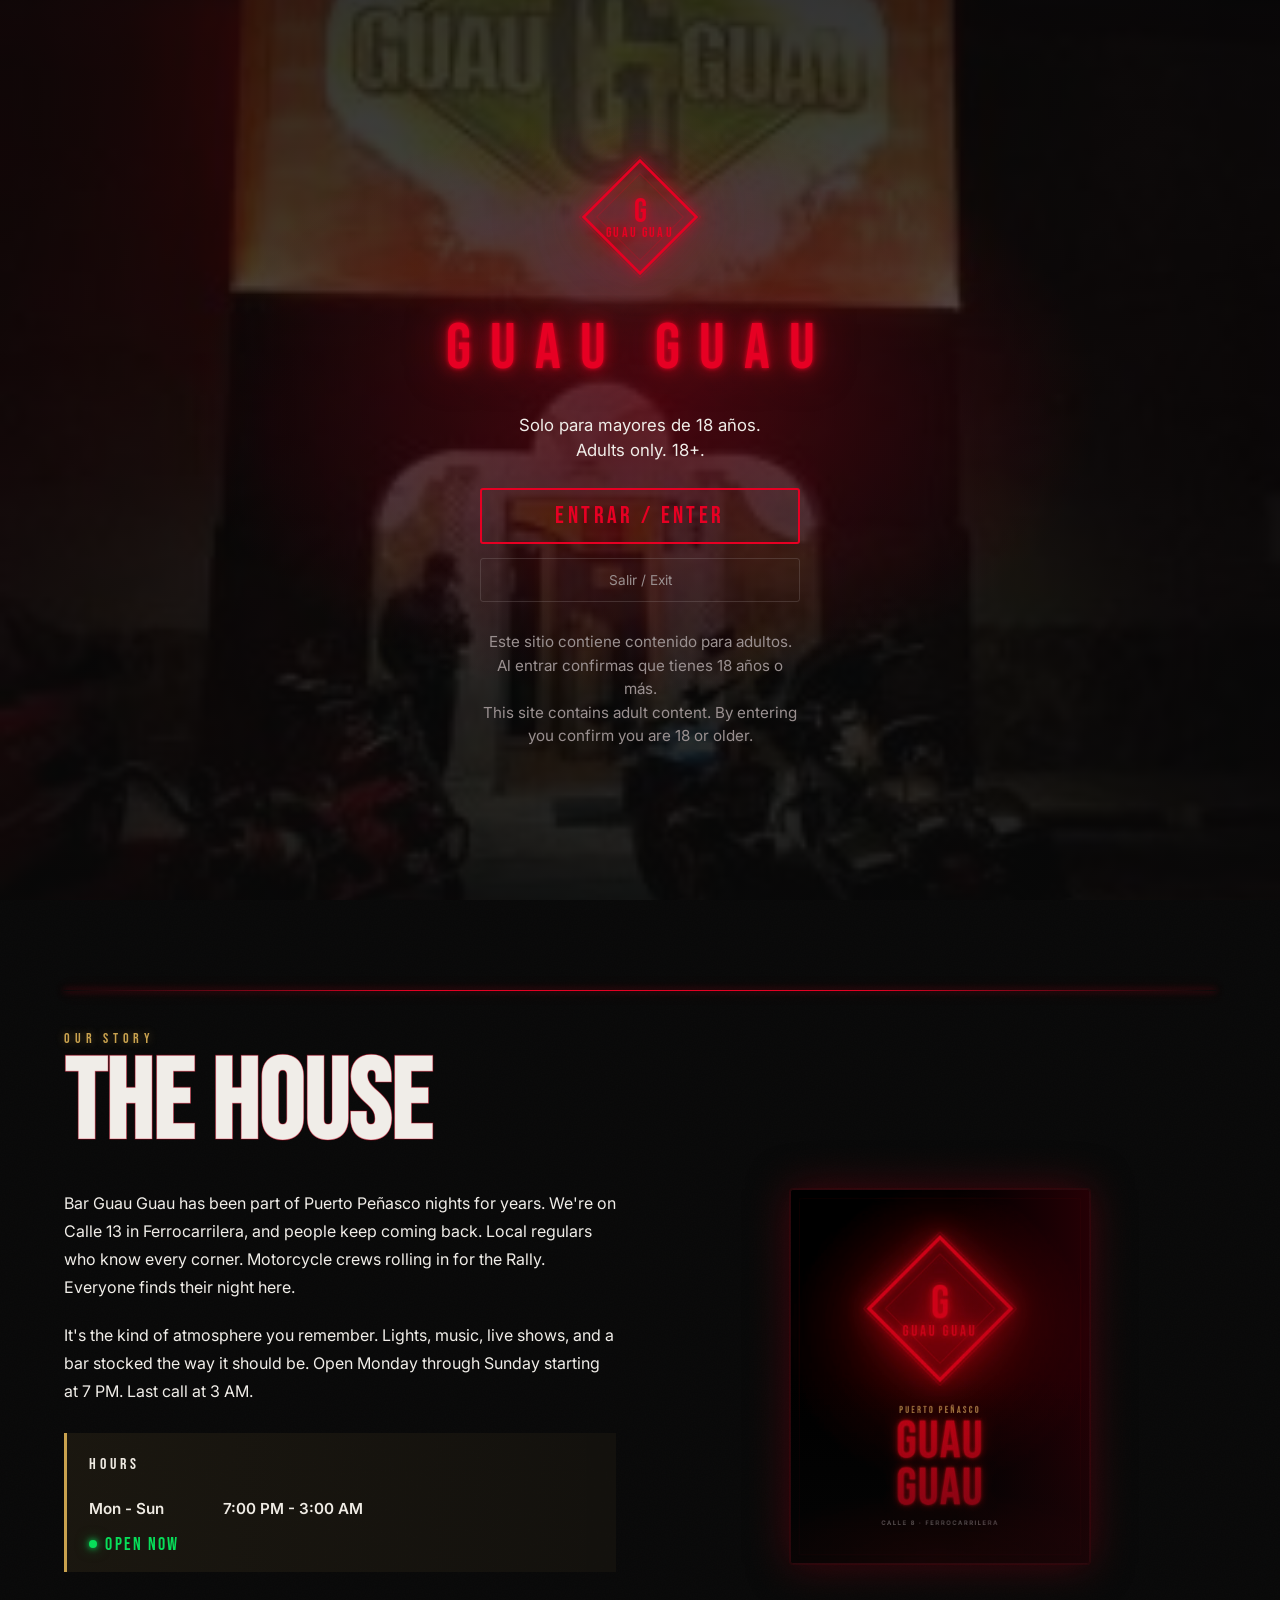
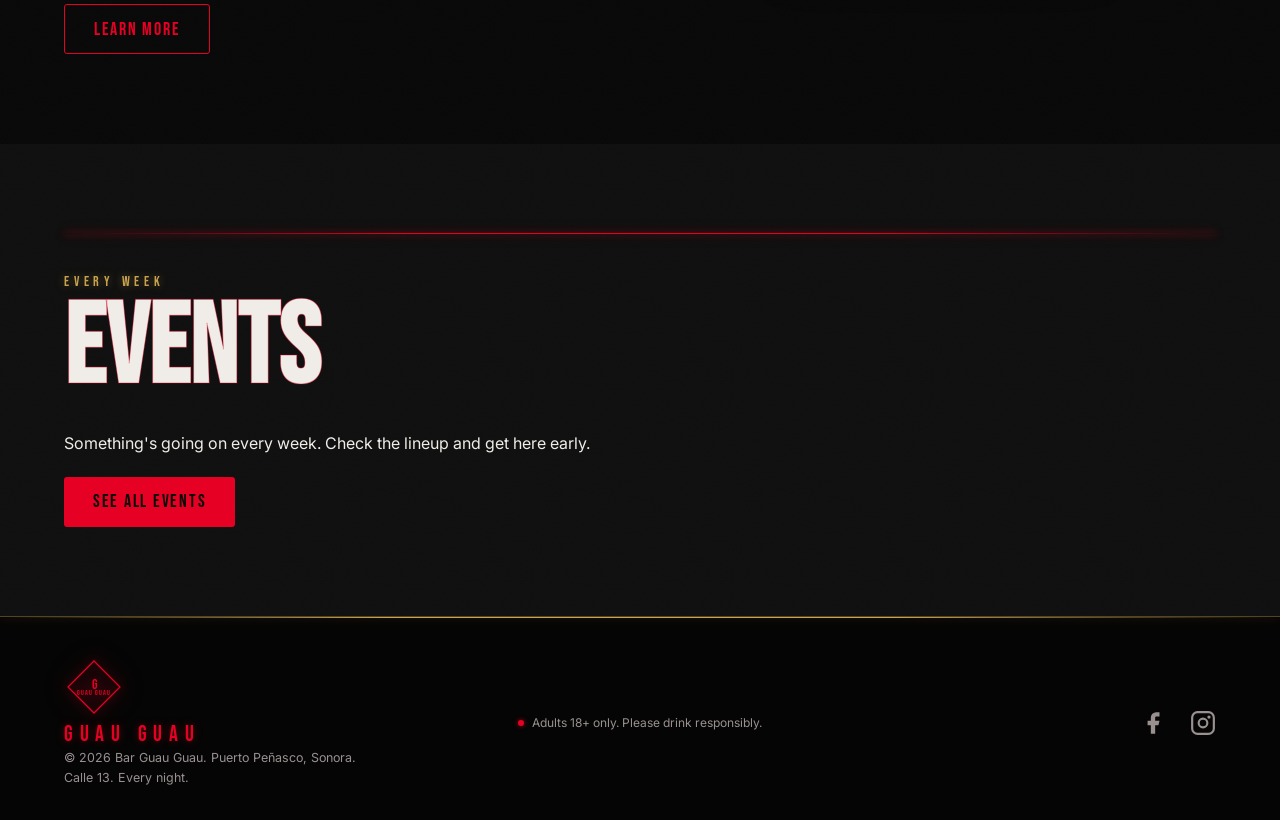
==== index.html @ ddba2719 "remove Las Chicas section from homepage -- dedicated page only Dancer profiles and bios now live exc" ====
<!DOCTYPE html>
<html lang="es">
<head>
  <meta charset="UTF-8" />
  <meta name="viewport" content="width=device-width, initial-scale=1.0" />

  <!-- Primary SEO -->
  <title>Bar Guau Guau | Puerto Pe&ntilde;asco, Sonora</title>
  <meta name="description" content="Bar Guau Guau en Puerto Pe&ntilde;asco. Espect&aacute;culos en vivo, buen trago y bonito ambiente. Abiertos todas las noches en la Calle 13, Ferrocarrilera. 7 PM a 3 AM." />

  <!-- Open Graph -->
  <meta property="og:type" content="website" />
  <meta property="og:url" content="https://neonframewebdev.github.io/bar-guau-guau/" />
  <meta property="og:title" content="Bar Guau Guau | Puerto Pe&ntilde;asco, Sonora" />
  <meta property="og:description" content="Espect&aacute;culos en vivo, buen trago y bonito ambiente. Abiertos todas las noches. Rocky Point's best night out." />
  <meta property="og:image" content="https://neonframewebdev.github.io/bar-guau-guau/assets/og-card.jpg" />
  <meta property="og:locale" content="es_MX" />
  <meta property="og:locale:alternate" content="en_US" />

  <!-- Twitter Card -->
  <meta name="twitter:card" content="summary_large_image" />
  <meta name="twitter:title" content="Bar Guau Guau | Puerto Pe&ntilde;asco" />
  <meta name="twitter:description" content="Espect&aacute;culos en vivo, buen trago y bonito ambiente. Rocky Point, Sonora." />
  <meta name="twitter:image" content="https://neonframewebdev.github.io/bar-guau-guau/assets/og-card.jpg" />

  <!-- Canonical + theme -->
  <link rel="alternate" hreflang="es" href="https://neonframewebdev.github.io/bar-guau-guau/" />
  <link rel="alternate" hreflang="en" href="https://neonframewebdev.github.io/bar-guau-guau/" />
  <link rel="alternate" hreflang="x-default" href="https://neonframewebdev.github.io/bar-guau-guau/" />
  <link rel="canonical" href="https://neonframewebdev.github.io/bar-guau-guau/" />
  <meta name="theme-color" content="#0A0A0A" />

  <!-- Structured data: NightClub schema for Google Knowledge Panel -->
  <script type="application/ld+json">
  {
    "@context": "https://schema.org",
    "@type": "NightClub",
    "name": "Bar Guau Guau",
    "alternateName": "Guau Guau Showgirls",
    "description": "Bar y espectáculos en vivo en Puerto Peñasco, Sonora. Espectáculos, servicio de botella, cocteles y buen ambiente. Abierto todas las noches.",
    "image": "https://neonframewebdev.github.io/bar-guau-guau/assets/og-card.jpg",
    "url": "https://neonframewebdev.github.io/bar-guau-guau/",
    "telephone": "+52-612-137-1790",
    "priceRange": "$$",
    "address": {
      "@type": "PostalAddress",
      "streetAddress": "Calle 13 S/N",
      "addressLocality": "Puerto Peñasco",
      "addressRegion": "Sonora",
      "addressCountry": "MX"
    },
    "openingHoursSpecification": [{
      "@type": "OpeningHoursSpecification",
      "dayOfWeek": ["Monday","Tuesday","Wednesday","Thursday","Friday","Saturday","Sunday"],
      "opens": "19:00",
      "closes": "03:00"
    }],
    "sameAs": [
      "https://www.facebook.com/p/Guau-Guau-Showgirls-Puerto-Pe%C3%B1asco-100063551051565/",
      "https://www.instagram.com/explore/locations/267873026/guau-guau-showgirls-puerto-penasco/"
    ]
  }
  </script>

  <!-- Favicon -->
  <link rel="icon" type="image/svg+xml" href="assets/favicon.svg" />

  <!-- Fonts -->
  <link rel="preconnect" href="https://fonts.googleapis.com" />
  <link rel="preconnect" href="https://fonts.gstatic.com" crossorigin />
  <link rel="preload" as="style" href="https://fonts.googleapis.com/css2?family=Bebas+Neue&family=Inter:wght@400;600&display=swap" />
  <link rel="stylesheet" href="https://fonts.googleapis.com/css2?family=Bebas+Neue&family=Inter:wght@400;600&display=swap" media="print" onload="this.media='all'" />
  <noscript><link rel="stylesheet" href="https://fonts.googleapis.com/css2?family=Bebas+Neue&family=Inter:wght@400;600&display=swap" /></noscript>

  <!-- Styles -->
  <link rel="stylesheet" href="css/style.css" />
</head>
<body class="loading">

  <!-- ── Loader (branded, first visit only) ───────────────────── -->
  <div id="loader" role="status" aria-label="Cargando / Loading">
    <div class="loader-logo-wrap">
      <svg class="loader-svg" viewBox="0 0 120 120" fill="none" xmlns="http://www.w3.org/2000/svg" aria-hidden="true">
        <polygon
          class="loader-diamond"
          points="60,8 112,60 60,112 8,60"
          stroke="#E60023"
          stroke-width="2.5"
          fill="none"
        />
        <text class="loader-g-text" x="60" y="54" font-family="'Bebas Neue', sans-serif" font-size="32" fill="#E60023" text-anchor="middle" dominant-baseline="middle">G</text>
        <text class="loader-wordmark-text" x="60" y="74" font-family="'Bebas Neue', sans-serif" font-size="13" fill="#E60023" text-anchor="middle" dominant-baseline="middle" letter-spacing="2">GUAU GUAU</text>
      </svg>
      <span class="loader-wordmark">GUAU GUAU</span>
    </div>
    <div class="loader-bar-track">
      <div class="loader-bar-fill"></div>
    </div>
    <div class="loader-flash" aria-hidden="true"></div>
  </div>

  <!-- ── Age Gate ──────────────────────────────────────────────── -->
  <div id="age-gate" role="dialog" aria-modal="true" aria-label="Verificacion de edad / Age verification">
    <!-- Full-bleed atmospheric bg photo with zoom -->
    <div class="age-gate-bg" aria-hidden="true"></div>
    <!-- Dark overlay + radial bloom -->
    <div class="age-gate-overlay" aria-hidden="true"></div>

    <!-- Diamond-G SVG logo -->
    <svg class="age-gate-logo" viewBox="0 0 120 120" fill="none" xmlns="http://www.w3.org/2000/svg" aria-hidden="true">
      <polygon points="60,4 116,60 60,116 4,60" stroke="rgba(230,0,35,0.18)" stroke-width="1" fill="none"/>
      <polygon points="60,8 112,60 60,112 8,60" stroke="#E60023" stroke-width="2.5" fill="none"/>
      <polygon points="60,20 100,60 60,100 20,60" stroke="rgba(230,0,35,0.25)" stroke-width="1" fill="none"/>
      <text x="60" y="54" font-family="'Bebas Neue', sans-serif" font-size="30" fill="#E60023" text-anchor="middle" dominant-baseline="middle">G</text>
      <text x="60" y="74" font-family="'Bebas Neue', sans-serif" font-size="13" fill="#E60023" text-anchor="middle" dominant-baseline="middle" letter-spacing="2">GUAU GUAU</text>
    </svg>

    <span class="age-gate-brand">GUAU GUAU</span>

    <div class="age-gate-statement">
      <span class="line-es">Solo para mayores de 18 a&ntilde;os.</span>
      <span class="line-en">Adults only. 18+.</span>
    </div>

    <div class="age-gate-ctas">
      <button id="age-enter"><span>Entrar / Enter</span></button>
      <button id="age-exit">Salir / Exit</button>
    </div>

    <p class="age-gate-fine">
      Este sitio contiene contenido para adultos. Al entrar confirmas que tienes 18 a&ntilde;os o m&aacute;s.<br />
      This site contains adult content. By entering you confirm you are 18 or older.
    </p>
  </div>

  <!-- ── Nav ──────────────────────────────────────────────────── -->
  <nav role="navigation" aria-label="Navegaci&oacute;n principal">
    <a href="index.html" class="nav-logo" aria-label="Bar Guau Guau inicio">
      <svg class="nav-logo-svg" viewBox="0 0 120 120" fill="none" xmlns="http://www.w3.org/2000/svg" aria-hidden="true">
        <polygon points="60,8 112,60 60,112 8,60" stroke="#E60023" stroke-width="2.5" fill="none"/>
        <text x="60" y="54" font-family="'Bebas Neue', sans-serif" font-size="28" fill="#E60023" text-anchor="middle" dominant-baseline="middle">G</text>
        <text x="60" y="72" font-family="'Bebas Neue', sans-serif" font-size="13" fill="#E60023" text-anchor="middle" dominant-baseline="middle" letter-spacing="2">GUAU GUAU</text>
      </svg>
      <span class="nav-wordmark">GUAU GUAU</span>
    </a>

    <div class="nav-right">
      <ul class="nav-links" role="list">
        <li><a href="nosotros.html" data-es="La Casa" data-en="The House">La Casa</a></li>
        <li><a href="chicas.html" data-es="Las Chicas" data-en="The Girls">Las Chicas</a></li>
        <li><a href="bebidas.html" data-es="Bebidas" data-en="Drinks">Bebidas</a></li>
        <li><a href="eventos.html" data-es="Eventos" data-en="Events">Eventos</a></li>
        <li><a href="visita.html" data-es="Contacto" data-en="Contact">Contacto</a></li>
      </ul>

      <button class="lang-toggle" aria-label="Switch to English" type="button">
        <span class="lt-flag">&#x1F1FA;&#x1F1F8;</span>
        <span class="lt-label">English</span>
      </button>

      <a href="visita.html" class="nav-cta"
         data-es="Reservar" data-en="Reserve">Reservar</a>

      <button class="nav-hamburger" aria-label="Abrir men&uacute;" aria-expanded="false" aria-controls="nav-drawer" type="button">
        <span></span>
        <span></span>
        <span></span>
      </button>
    </div>
  </nav>

  <!-- ── Nav Drawer (mobile) ───────────────────────────────────── -->
  <div id="nav-drawer" class="nav-drawer" role="navigation" aria-label="Men&uacute; m&oacute;vil">
    <ul>
      <li><a href="nosotros.html" data-es="La Casa" data-en="The House">La Casa</a></li>
      <li><a href="chicas.html" data-es="Las Chicas" data-en="The Girls">Las Chicas</a></li>
      <li><a href="bebidas.html" data-es="Bebidas" data-en="Drinks">Bebidas</a></li>
      <li><a href="eventos.html" data-es="Eventos" data-en="Events">Eventos</a></li>
      <li><a href="visita.html" data-es="Contacto" data-en="Contact">Contacto</a></li>
    </ul>
    <a href="visita.html" class="drawer-cta"
       data-es="Reservar mesa" data-en="Reserve a table">Reservar mesa</a>
  </div>

  <!-- ── Hero ─────────────────────────────────────────────────── -->
  <section id="hero" aria-label="Hero">
    <div class="hero-wrap">

      <!-- Layer 1: Noise grain texture -->
      <div class="hero-grain" aria-hidden="true"></div>

      <!-- Layer 2: Radial oxblood glow bloom -->
      <div class="hero-bloom" aria-hidden="true"></div>

      <!-- Layer 3: Horizontal neon sweep -->
      <div class="hero-neon-pulse" aria-hidden="true"></div>

      <!-- Ember particles: 8 floating red dots -->
      <div class="hero-particles" aria-hidden="true">
        <span class="ember"></span>
        <span class="ember"></span>
        <span class="ember"></span>
        <span class="ember"></span>
        <span class="ember"></span>
        <span class="ember"></span>
        <span class="ember"></span>
        <span class="ember"></span>
      </div>

      <!-- Mouse-follow glow (JS writes background position) -->
      <div class="hero-mouse-glow" aria-hidden="true"></div>

      <!-- Layer 4: Centerpiece Diamond-G SVG -->
      <div class="hero-centerpiece" aria-hidden="true">
        <div class="hero-neon-sign">
          <span class="hero-neon-word">GUAU</span>
          <span class="hero-neon-word">GUAU</span>
        </div>
      </div>

      <!-- Layer 5: Text content and CTAs -->
      <div class="hero-content">
        <p class="hero-eyebrow">PUERTO PE&Ntilde;ASCO &bull; SONORA</p>
        <h1 class="hero-h1"
            data-es="La noche<br>empieza aqu&iacute;."
            data-en="The night<br>starts here.">
          La noche<br>empieza aqu&iacute;.
        </h1>
        <p class="hero-sub"
           data-es="Espect&aacute;culos en vivo, buen trago y bonito ambiente. Abiertos todas las noches en Pe&ntilde;asco."
           data-en="Live shows, good drinks, and a vibe you won&apos;t forget. Open every night in Rocky Point.">
          Espect&aacute;culos en vivo, buen trago y bonito ambiente. Abiertos todas las noches en Pe&ntilde;asco.
        </p>
        <div class="hero-ctas">
          <a href="visita.html" class="btn-primary"
             data-es="Reservar mesa" data-en="Reserve a table">Reservar mesa</a>
          <a href="tel:+526121371790" class="btn-ghost"
             data-es="Llamar ahora" data-en="Call now">Llamar ahora</a>
        </div>
      </div>

      <!-- Scroll cue -->
      <div class="scroll-cue" aria-hidden="true">
        <span class="scroll-cue-chevron">&#8964;</span>
        <span class="scroll-cue-label"
              data-es="Descubre" data-en="Explore">Descubre</span>
      </div>

    </div>
  </section>

  <!-- ── La Casa (home preview) ───────────────────────────────── -->
  <section id="lacasa" class="section-wrap section-bg-dark" aria-label="La Casa">
    <span class="neon-divider reveal" aria-hidden="true"></span>
    <span class="eyebrow reveal"
          data-es="NUESTRA HISTORIA" data-en="OUR STORY">NUESTRA HISTORIA</span>
    <h2 class="section-title reveal"
        data-es="LA CASA" data-en="THE HOUSE">LA CASA</h2>

    <div class="lacasa-grid">
      <div class="lacasa-text reveal">
        <p data-es="Bar Guau Guau lleva a&ntilde;os siendo parte de las noches de Puerto Pe&ntilde;asco. Estamos en la Calle 13, en el coraz&oacute;n de Ferrocarrilera, y la gente sigue volviendo. Desde los locales que conocen el lugar de memoria hasta los motociclistas que llegan cada Rally, aqu&iacute; todos encuentran su noche."
           data-en="Bar Guau Guau has been part of Puerto Pe&ntilde;asco nights for years. We&apos;re on Calle 13 in Ferrocarrilera, and people keep coming back. Local regulars who know every corner. Motorcycle crews rolling in for the Rally. Everyone finds their night here.">
          Bar Guau Guau lleva a&ntilde;os siendo parte de las noches de Puerto Pe&ntilde;asco. Estamos en la Calle 13, en el coraz&oacute;n de Ferrocarrilera, y la gente sigue volviendo. Desde los locales que conocen el lugar de memoria hasta los motociclistas que llegan cada Rally, aqu&iacute; todos encuentran su noche.
        </p>
        <p data-es="El ambiente es de los que recuerdas. Luces, m&uacute;sica, espect&aacute;culos en vivo y un bar bien surtido. Abrimos de lunes a domingo a las 7 de la noche. A las 3 AM cerramos la puerta."
           data-en="It&apos;s the kind of atmosphere you remember. Lights, music, live shows, and a bar stocked the way it should be. Open Monday through Sunday starting at 7 PM. Last call at 3 AM.">
          El ambiente es de los que recuerdas. Luces, m&uacute;sica, espect&aacute;culos en vivo y un bar bien surtido. Abrimos de lunes a domingo a las 7 de la noche. A las 3 AM cerramos la puerta.
        </p>

        <div class="hours-block">
          <p class="hours-block-label"
             data-es="HORARIO" data-en="HOURS">HORARIO</p>
          <div class="hours-row">
            <span data-es="Lun a Dom" data-en="Mon - Sun">Lun a Dom</span>
            <span data-es="7 PM a 3 AM" data-en="7:00 PM - 3:00 AM">7 PM a 3 AM</span>
          </div>
          <div class="open-now-badge" aria-live="polite">
            <span class="open-now-dot" aria-hidden="true"></span>
            <span data-es="ABIERTO AHORA" data-en="OPEN NOW">ABIERTO AHORA</span>
          </div>
        </div>

        <div style="margin-top:2rem;">
          <a href="nosotros.html" class="btn-ghost"
             data-es="Conoce m&aacute;s" data-en="Learn more">Conoce m&aacute;s</a>
        </div>
      </div>

      <div class="lacasa-photo-wrap reveal">
        <img
          class="lacasa-photo"
          src="assets/brand-card-portrait.jpg"
          alt="Logo Diamond-G de Bar Guau Guau con la marca GUAU GUAU iluminada"
          loading="lazy"
        />
        <div class="lacasa-photo-overlay" aria-hidden="true"></div>
      </div>
    </div>
  </section>

  <!-- ── Events preview on home ───────────────────────────────── -->
  <section id="eventos-preview" class="section-wrap section-bg-alt" aria-label="Eventos">
    <span class="neon-divider reveal" aria-hidden="true"></span>
    <span class="eyebrow reveal"
          data-es="CADA SEMANA" data-en="EVERY WEEK">CADA SEMANA</span>
    <h2 class="section-title reveal"
        data-es="EVENTOS" data-en="EVENTS">EVENTOS</h2>
    <p class="eventos-intro reveal"
       data-es="Algo pasa aqu&iacute; cada semana. Checa el calendario y llega a tiempo."
       data-en="Something&apos;s going on every week. Check the lineup and get here early.">
      Algo pasa aqu&iacute; cada semana. Checa el calendario y llega a tiempo.
    </p>
    <div class="reveal" style="margin-top:1.5rem;">
      <a href="eventos.html" class="btn-primary"
         data-es="Ver todos los eventos" data-en="See all events">Ver todos los eventos</a>
    </div>
  </section>
  <!-- ── Footer ────────────────────────────────────────────────── -->
  <footer>
    <div class="footer-left">
      <svg class="footer-diamond-mark" viewBox="0 0 120 120" fill="none" xmlns="http://www.w3.org/2000/svg" aria-hidden="true">
        <polygon points="60,8 112,60 60,112 8,60" stroke="#E60023" stroke-width="2.5" fill="none"/>
        <text x="60" y="54" font-family="'Bebas Neue', sans-serif" font-size="28" fill="#E60023" text-anchor="middle" dominant-baseline="middle">G</text>
        <text x="60" y="72" font-family="'Bebas Neue', sans-serif" font-size="13" fill="#E60023" text-anchor="middle" dominant-baseline="middle" letter-spacing="2">GUAU GUAU</text>
      </svg>
      <p class="footer-brand">GUAU GUAU</p>
      <p class="footer-copy">
        &copy; <span class="copyright-year"></span> Bar Guau Guau. Puerto Pe&ntilde;asco, Sonora.<br />
        <span data-es="Calle 13. Todas las noches." data-en="Calle 13. Every night.">Calle 13. Todas las noches.</span>
      </p>
    </div>
    <div class="footer-center">
      <p class="footer-disclaimer">
        <span class="footer-disclaimer-dot" aria-hidden="true"></span>
        <span data-es="Solo mayores de 18 a&ntilde;os. Consumo responsable de alcohol."
              data-en="Adults 18+ only. Please drink responsibly.">
          Solo mayores de 18 a&ntilde;os. Consumo responsable de alcohol.
        </span>
      </p>
    </div>
    <div class="footer-right">
      <div class="footer-socials">
        <a href="https://www.facebook.com/p/Guau-Guau-Showgirls-Puerto-Pe%C3%B1asco-100063551051565/" target="_blank" rel="noopener noreferrer" class="footer-social-link" aria-label="Facebook Guau Guau Showgirls" title="Facebook">
          <svg viewBox="0 0 24 24" xmlns="http://www.w3.org/2000/svg" aria-hidden="true">
            <path d="M18 2h-3a5 5 0 0 0-5 5v3H7v4h3v8h4v-8h3l1-4h-4V7a1 1 0 0 1 1-1h3z"/>
          </svg>
        </a>
        <a href="https://www.instagram.com/explore/locations/267873026/guau-guau-showgirls-puerto-penasco/" target="_blank" rel="noopener noreferrer" class="footer-social-link" aria-label="Instagram Guau Guau Showgirls" title="Instagram">
          <svg viewBox="0 0 24 24" xmlns="http://www.w3.org/2000/svg" aria-hidden="true">
            <rect x="2" y="2" width="20" height="20" rx="5" ry="5" fill="none" stroke="currentColor" stroke-width="2"/>
            <circle cx="12" cy="12" r="4" fill="none" stroke="currentColor" stroke-width="2"/>
            <circle cx="17.5" cy="6.5" r="1.5"/>
          </svg>
        </a>
      </div>
    </div>
  </footer>

  <!-- Scripts -->
  <script src="js/i18n.js" defer></script>
  <script src="js/main.js" defer></script>
</body>
</html>
---- css/style.css ----
/* ============================================================
   BAR GUAU GUAU -- Puerto Penasco, Sonora MX
   MAX EFFORT UPGRADE PASS -- NeonFrame Web Design
   Mobile-first: 320px baseline, scales to 1440px+
   Palette: Neon Red / Oxblood / Warm Gold / Near-Black
   ============================================================ */

/* ── Reset and Base ─────────────────────────────────────────── */
*, *::before, *::after {
  box-sizing: border-box;
  margin: 0;
  padding: 0;
}

:root {
  /* Brand palette */
  --red:          #E60023;
  --oxblood:      #7A0010;
  --gold:         #C9A24E;
  --bg:           #080808;
  --bg-alt:       #0f0f0f;
  --bg-card:      linear-gradient(135deg, #160d0d 0%, #0f0f0f 100%);
  --mauve:        #705080;
  --text:         #F0EDE8;
  --text-muted:   #9A9090;

  /* Typography */
  --font-display: 'Bebas Neue', sans-serif;
  --font-body:    'Inter', sans-serif;

  /* Layout */
  --edge:   clamp(1rem, 5vw, 4rem);
  --radius: 3px;
  --nav-h:  64px;

  /* Motion */
  --ease-out:   cubic-bezier(0.25, 0.46, 0.45, 0.94);
  --ease-back:  cubic-bezier(0.34, 1.56, 0.64, 1);
}

html {
  scroll-behavior: smooth;
  font-size: 16px;
}

body {
  font-family: var(--font-body);
  background: var(--bg);
  color: var(--text);
  overflow-x: hidden;
  -webkit-font-smoothing: antialiased;
}

body.loading { overflow: hidden; }

img {
  display: block;
  max-width: 100%;
  height: auto;
}

a {
  color: inherit;
  text-decoration: none;
}

ul { list-style: none; }

::selection {
  background: var(--red);
  color: var(--bg);
}

/* ── Language visibility ─────────────────────────────────────── */
body[data-lang="es"] [data-hide-es] { display: none !important; }
body[data-lang="en"] [data-hide-en] { display: none !important; }

/* ── Branded Loader (first visit only) ───────────────────────── */
#loader {
  position: fixed;
  inset: 0;
  z-index: 10100;
  background: var(--bg);
  display: flex;
  flex-direction: column;
  align-items: center;
  justify-content: center;
  gap: 2rem;
  transition: opacity 0.5s ease;
  overflow: hidden;
}

/* Loader grain */
#loader::before {
  content: '';
  position: absolute;
  inset: 0;
  opacity: 0.05;
  background-image: url("data:image/svg+xml,%3Csvg xmlns='http://www.w3.org/2000/svg' width='200' height='200'%3E%3Cfilter id='n'%3E%3CfeTurbulence type='fractalNoise' baseFrequency='0.75' numOctaves='4' stitchTiles='stitch'/%3E%3C/filter%3E%3Crect width='200' height='200' filter='url(%23n)' opacity='1'/%3E%3C/svg%3E");
  background-size: 200px 200px;
  pointer-events: none;
}

#loader.fade-out {
  opacity: 0;
  pointer-events: none;
}

.loader-logo-wrap {
  display: flex;
  flex-direction: column;
  align-items: center;
  gap: 1rem;
  position: relative;
  z-index: 1;
}

/* Loader radial bloom */
.loader-logo-wrap::before {
  content: '';
  position: absolute;
  inset: -80px;
  background: radial-gradient(ellipse 80% 60% at 50% 50%, rgba(122,0,16,0.6) 0%, transparent 70%);
  pointer-events: none;
  z-index: 0;
  animation: loader-bloom-pulse 1.8s ease-in-out infinite;
}

@keyframes loader-bloom-pulse {
  0%, 100% { opacity: 0.7; transform: scale(1); }
  50% { opacity: 1; transform: scale(1.1); }
}

.loader-svg {
  width: 110px;
  height: 110px;
  position: relative;
  z-index: 1;
  filter:
    drop-shadow(0 0 6px  rgba(230, 0, 35, 0.95))
    drop-shadow(0 0 20px rgba(230, 0, 35, 0.7))
    drop-shadow(0 0 40px rgba(230, 0, 35, 0.4));
}

.loader-diamond {
  stroke-dasharray: 340;
  stroke-dashoffset: 340;
  animation: draw-diamond 1.4s ease forwards 0.1s;
}

@keyframes draw-diamond {
  to { stroke-dashoffset: 0; }
}

.loader-g-text {
  opacity: 0;
  animation: fade-in-text 0.5s ease forwards 1.2s;
}

.loader-wordmark-text {
  opacity: 0;
  animation: fade-in-text 0.5s ease forwards 1.4s;
}

.loader-wordmark {
  font-family: var(--font-display);
  font-size: 2.2rem;
  color: var(--red);
  letter-spacing: 0.35em;
  opacity: 0;
  animation: fade-in-text 0.5s ease forwards 1.5s;
  text-shadow:
    0 0 4px rgba(230,0,35,1),
    0 0 14px rgba(230,0,35,0.8),
    0 0 30px rgba(230,0,35,0.5);
  position: relative;
  z-index: 1;
}

@keyframes fade-in-text {
  to { opacity: 1; }
}

/* Neon flash overlay that fires at end of loader */
.loader-flash {
  position: absolute;
  inset: 0;
  background: var(--red);
  opacity: 0;
  pointer-events: none;
  z-index: 2;
  animation: loader-flash 0.35s ease forwards 2.0s;
}

@keyframes loader-flash {
  0%   { opacity: 0; }
  30%  { opacity: 0.22; }
  100% { opacity: 0; }
}

.loader-bar-track {
  width: 180px;
  height: 2px;
  background: rgba(230, 0, 35, 0.15);
  border-radius: 1px;
  overflow: hidden;
  position: relative;
  z-index: 1;
}

.loader-bar-fill {
  height: 100%;
  width: 0%;
  background: linear-gradient(to right, var(--oxblood), var(--red));
  border-radius: 1px;
  box-shadow: 0 0 8px rgba(230,0,35,0.6);
  transition: width 0.08s linear;
}

/* ── Age Gate ────────────────────────────────────────────────── */
#age-gate {
  position: fixed;
  inset: 0;
  z-index: 10000;
  display: flex;
  flex-direction: column;
  align-items: center;
  justify-content: center;
  gap: 1.75rem;
  padding: 2rem var(--edge);
  overflow: hidden;
}

/* Full-bleed bg photo */
.age-gate-bg {
  position: absolute;
  inset: 0;
  z-index: 0;
  background:
    url('../assets/clean/diamond_g_sign_lit.jpg') center center / cover no-repeat;
  animation: age-gate-zoom 10s ease-in-out infinite alternate;
}

@keyframes age-gate-zoom {
  0%   { transform: scale(1); }
  100% { transform: scale(1.08); }
}

/* Heavy dark overlay + radial bloom */
.age-gate-overlay {
  position: absolute;
  inset: 0;
  z-index: 1;
  background:
    radial-gradient(ellipse 55% 50% at 50% 45%, rgba(122,0,16,0.55) 0%, transparent 65%),
    linear-gradient(to bottom, rgba(8,8,8,0.82) 0%, rgba(8,8,8,0.72) 40%, rgba(8,8,8,0.92) 100%);
}

/* All age-gate content sits above overlays */
#age-gate > *:not(.age-gate-bg):not(.age-gate-overlay) {
  position: relative;
  z-index: 2;
}

.age-gate-logo {
  width: 130px;
  height: 130px;
  opacity: 0;
  animation:
    age-gate-logo-in 1s var(--ease-out) forwards 0.3s,
    logo-breathe 3.5s ease-in-out infinite 1.5s;
  filter:
    drop-shadow(0 0 6px  rgba(230, 0, 35, 0.95))
    drop-shadow(0 0 20px rgba(230, 0, 35, 0.7))
    drop-shadow(0 0 50px rgba(230, 0, 35, 0.4));
}

@keyframes age-gate-logo-in {
  0%   { opacity: 0; transform: scale(0.85); }
  100% { opacity: 1; transform: scale(1); }
}

@keyframes logo-breathe {
  0%, 100% { filter:
    drop-shadow(0 0 6px  rgba(230, 0, 35, 0.95))
    drop-shadow(0 0 20px rgba(230, 0, 35, 0.7))
    drop-shadow(0 0 50px rgba(230, 0, 35, 0.4)); }
  50%       { filter:
    drop-shadow(0 0 8px  rgba(230, 0, 35, 1))
    drop-shadow(0 0 28px rgba(230, 0, 35, 0.85))
    drop-shadow(0 0 70px rgba(230, 0, 35, 0.55)); }
}

.age-gate-brand {
  font-family: var(--font-display);
  font-size: clamp(2.8rem, 8vw, 4rem);
  color: var(--red);
  letter-spacing: 0.3em;
  text-shadow:
    0 0 4px rgba(230,0,35,1),
    0 0 16px rgba(230,0,35,0.8),
    0 0 40px rgba(230,0,35,0.5);
  opacity: 0;
  animation: fade-up-in 0.7s var(--ease-out) forwards 0.9s;
}

.age-gate-statement {
  text-align: center;
  opacity: 0;
  animation: fade-up-in 0.7s var(--ease-out) forwards 1.1s;
}

@keyframes fade-up-in {
  0%   { opacity: 0; transform: translateY(16px); }
  100% { opacity: 1; transform: translateY(0); }
}

.age-gate-statement .line-es {
  font-family: var(--font-body);
  font-weight: 400;
  font-size: 1.05rem;
  color: var(--text);
  display: block;
}

.age-gate-statement .line-en {
  font-family: var(--font-body);
  font-weight: 400;
  font-size: 1.05rem;
  color: var(--text);
  display: block;
  margin-top: 0.3rem;
}

.age-gate-ctas {
  display: flex;
  flex-direction: column;
  gap: 0.9rem;
  width: 100%;
  max-width: 320px;
  opacity: 0;
  animation: fade-up-in 0.7s var(--ease-out) forwards 1.3s;
}

#age-enter {
  font-family: var(--font-display);
  font-size: 1.5rem;
  background: transparent;
  color: var(--red);
  border: 2px solid var(--red);
  width: 100%;
  min-height: 56px;
  cursor: pointer;
  letter-spacing: 0.14em;
  transition: background 0.3s ease, box-shadow 0.3s ease, transform 0.2s ease;
  border-radius: var(--radius);
  position: relative;
  overflow: hidden;
}

#age-enter::before {
  content: '';
  position: absolute;
  inset: 0;
  background: var(--red);
  transform: scaleX(0);
  transform-origin: left;
  transition: transform 0.35s var(--ease-out);
  z-index: 0;
}

#age-enter span {
  position: relative;
  z-index: 1;
  transition: color 0.3s ease;
}

#age-enter:hover::before,
#age-enter:focus-visible::before {
  transform: scaleX(1);
}

#age-enter:hover span,
#age-enter:focus-visible span {
  color: var(--bg);
}

#age-enter:hover {
  box-shadow:
    0 0 22px rgba(230, 0, 35, 0.7),
    0 0 55px rgba(230, 0, 35, 0.35),
    inset 0 0 30px rgba(230,0,35,0.1);
  transform: translateY(-2px);
  outline: none;
}

/* Pulse glow on the enter button, looping */
#age-enter {
  animation: enter-btn-pulse 2.5s ease-in-out infinite 2s;
}

@keyframes enter-btn-pulse {
  0%, 100% { box-shadow: 0 0 10px rgba(230,0,35,0.3), 0 0 30px rgba(230,0,35,0.15); }
  50%       { box-shadow: 0 0 20px rgba(230,0,35,0.6), 0 0 50px rgba(230,0,35,0.3); }
}

#age-enter:hover {
  animation: none;
}

#age-exit {
  font-family: var(--font-body);
  font-size: 0.85rem;
  background: transparent;
  color: var(--text-muted);
  border: 1px solid rgba(154, 144, 144, 0.25);
  width: 100%;
  min-height: 44px;
  cursor: pointer;
  transition: color 0.2s ease, border-color 0.2s ease;
  border-radius: var(--radius);
}

#age-exit:hover {
  color: var(--text);
  border-color: rgba(154, 144, 144, 0.5);
}

.age-gate-fine {
  font-family: var(--font-body);
  font-size: 0.95rem;
  color: var(--text-muted);
  text-align: center;
  max-width: 320px;
  line-height: 1.55;
  opacity: 0;
  animation: fade-up-in 0.7s var(--ease-out) forwards 1.5s;
}

/* ── Nav ─────────────────────────────────────────────────────── */
nav {
  position: fixed;
  top: 0;
  left: 0;
  right: 0;
  z-index: 900;
  height: var(--nav-h);
  background: rgba(8, 8, 8, 0.88);
  backdrop-filter: blur(14px);
  -webkit-backdrop-filter: blur(14px);
  border-bottom: 1px solid rgba(230, 0, 35, 0.28);
  display: flex;
  align-items: center;
  justify-content: space-between;
  padding: 0 var(--edge);
  transition: background 0.3s ease;
}

nav.scrolled {
  background: rgba(8, 8, 8, 0.97);
  border-bottom-color: rgba(230, 0, 35, 0.5);
}

.nav-logo {
  display: flex;
  align-items: center;
  gap: 0.6rem;
  flex-shrink: 0;
}

.nav-logo-svg {
  width: 36px;
  height: 36px;
  flex-shrink: 0;
  transition: filter 0.3s ease;
  filter: drop-shadow(0 0 4px rgba(230,0,35,0.5));
}

.nav-logo:hover .nav-logo-svg {
  filter: drop-shadow(0 0 8px rgba(230,0,35,0.9)) drop-shadow(0 0 18px rgba(230,0,35,0.5));
}

.nav-wordmark {
  font-family: var(--font-display);
  font-size: 1.3rem;
  color: var(--red);
  letter-spacing: 0.2em;
  display: none;
  text-shadow: 0 0 8px rgba(230,0,35,0.5);
}

.nav-right {
  display: flex;
  align-items: center;
  gap: 1rem;
}

/* Nav links: desktop only */
.nav-links {
  display: none;
  align-items: center;
  gap: 1.5rem;
}

.nav-links a {
  font-family: var(--font-body);
  font-weight: 600;
  font-size: 0.8rem;
  text-transform: uppercase;
  letter-spacing: 0.12em;
  color: var(--text);
  transition: color 0.2s ease;
  position: relative;
}

.nav-links a::after {
  content: '';
  position: absolute;
  bottom: -3px;
  left: 0;
  right: 0;
  height: 1px;
  background: var(--red);
  transform: scaleX(0);
  transform-origin: left;
  transition: transform 0.25s var(--ease-out);
  box-shadow: 0 0 6px rgba(230,0,35,0.6);
}

.nav-links a:hover::after,
.nav-links a.active::after {
  transform: scaleX(1);
}

.nav-links a:hover,
.nav-links a.active {
  color: var(--red);
}

/* Lang toggle pill */
.lang-toggle {
  display: flex;
  align-items: center;
  gap: 0.35rem;
  background: rgba(240, 237, 232, 0.07);
  border: 1px solid rgba(240, 237, 232, 0.12);
  border-radius: 20px;
  padding: 0.3rem 0.7rem;
  cursor: pointer;
  font-family: var(--font-body);
  font-size: 0.78rem;
  color: var(--text);
  transition: background 0.2s ease, border-color 0.2s ease;
  white-space: nowrap;
  min-height: 34px;
}

.lang-toggle:hover {
  background: rgba(240, 237, 232, 0.13);
  border-color: rgba(240, 237, 232, 0.28);
}

.lt-flag { font-size: 1rem; line-height: 1; }
.lt-label { font-weight: 600; }

/* Nav CTA (desktop only) */
.nav-cta {
  display: none;
  font-family: var(--font-display);
  font-size: 1rem;
  background: var(--red);
  color: var(--bg);
  border: none;
  padding: 0.45rem 1.1rem;
  cursor: pointer;
  border-radius: var(--radius);
  letter-spacing: 0.08em;
  transition: background 0.25s ease, box-shadow 0.25s ease, transform 0.2s ease;
  min-height: 40px;
  text-decoration: none;
}

.nav-cta:hover {
  background: var(--oxblood);
  box-shadow: 0 0 20px rgba(230, 0, 35, 0.65), 0 0 40px rgba(230,0,35,0.25);
  transform: translateY(-1px);
}

/* Hamburger button */
.nav-hamburger {
  background: none;
  border: none;
  cursor: pointer;
  padding: 0.5rem;
  display: flex;
  flex-direction: column;
  gap: 5px;
  min-height: 48px;
  align-items: center;
  justify-content: center;
}

.nav-hamburger span {
  display: block;
  width: 22px;
  height: 2px;
  background: var(--text);
  border-radius: 1px;
  transition: transform 0.3s ease, opacity 0.3s ease;
}

.nav-hamburger.open span:nth-child(1) {
  transform: translateY(7px) rotate(45deg);
}
.nav-hamburger.open span:nth-child(2) {
  opacity: 0;
}
.nav-hamburger.open span:nth-child(3) {
  transform: translateY(-7px) rotate(-45deg);
}

/* Nav drawer (mobile) */
.nav-drawer {
  position: fixed;
  top: var(--nav-h);
  left: 0;
  right: 0;
  z-index: 850;
  background: rgba(8, 8, 8, 0.98);
  backdrop-filter: blur(12px);
  transform: translateY(-100%);
  transition: transform 0.35s var(--ease-out);
  border-bottom: 1px solid rgba(230, 0, 35, 0.2);
  padding: 1rem 0 1.5rem;
}

.nav-drawer.open {
  transform: translateY(0);
}

.nav-drawer ul {
  display: flex;
  flex-direction: column;
}

.nav-drawer ul li a {
  display: block;
  padding: 0.9rem var(--edge);
  font-family: var(--font-body);
  font-weight: 600;
  font-size: 0.9rem;
  text-transform: uppercase;
  letter-spacing: 0.1em;
  color: var(--text);
  border-bottom: 1px solid rgba(230, 0, 35, 0.12);
  transition: color 0.2s ease, padding-left 0.2s ease;
}

.nav-drawer ul li a:hover {
  color: var(--red);
  padding-left: calc(var(--edge) + 0.5rem);
}

.drawer-cta {
  display: block;
  font-family: var(--font-display);
  font-size: 1.2rem;
  background: var(--red);
  color: var(--bg);
  text-align: center;
  padding: 0.75rem var(--edge);
  margin: 1rem var(--edge) 0;
  border-radius: var(--radius);
  transition: background 0.25s ease, box-shadow 0.25s ease;
  letter-spacing: 0.08em;
}

.drawer-cta:hover {
  background: var(--oxblood);
  box-shadow: 0 0 18px rgba(230,0,35,0.5);
}

/* ── Desktop nav overrides ───────────────────────────────────── */
@media (min-width: 768px) {
  /* MANDATORY: prevent ghost dual-nav bug from Cartoon Barbershop */
  .nav-drawer { display: none !important; }

  .nav-hamburger { display: none; }
  .nav-links { display: flex; }
  .nav-cta { display: flex; align-items: center; }
  .nav-wordmark { display: block; }
}

/* ── Hero: pure CSS + SVG nightclub composition ──────────────── */
#hero { padding-top: var(--nav-h); }

.hero-wrap {
  position: relative;
  overflow: hidden;
  height: calc(100dvh - var(--nav-h));
  min-height: calc(600px - var(--nav-h));
  background: var(--bg);
}

/* --- Layer 1: Film grain / noise texture --- */
.hero-grain {
  position: absolute;
  inset: 0;
  z-index: 1;
  opacity: 0.055;
  background-image: url("data:image/svg+xml,%3Csvg xmlns='http://www.w3.org/2000/svg' width='200' height='200'%3E%3Cfilter id='n'%3E%3CfeTurbulence type='fractalNoise' baseFrequency='0.75' numOctaves='4' stitchTiles='stitch'/%3E%3C/filter%3E%3Crect width='200' height='200' filter='url(%23n)' opacity='1'/%3E%3C/svg%3E");
  background-size: 200px 200px;
  pointer-events: none;
}

/* --- Layer 2: Deep oxblood radial bloom behind centerpiece --- */
.hero-bloom {
  position: absolute;
  inset: 0;
  z-index: 2;
  background:
    radial-gradient(
      ellipse 80% 65% at 50% 36%,
      rgba(122, 0, 16, 0.85) 0%,
      rgba(122, 0, 16, 0.45) 30%,
      transparent 65%
    ),
    radial-gradient(
      ellipse 45% 35% at 50% 36%,
      rgba(230, 0, 35, 0.15) 0%,
      transparent 60%
    );
  pointer-events: none;
}

/* --- Layer 3: Horizontal neon sweep --- */
.hero-neon-pulse {
  position: absolute;
  inset: 0;
  z-index: 3;
  overflow: hidden;
  pointer-events: none;
}

.hero-neon-pulse::before {
  content: '';
  position: absolute;
  top: 0;
  bottom: 0;
  left: -60%;
  width: 40%;
  background: linear-gradient(
    to right,
    transparent 0%,
    rgba(230, 0, 35, 0.08) 30%,
    rgba(230, 0, 35, 0.14) 50%,
    rgba(230, 0, 35, 0.08) 70%,
    transparent 100%
  );
  animation: neon-sweep 7s ease-in-out infinite;
}

@keyframes neon-sweep {
  0%   { left: -60%; opacity: 0; }
  8%   { opacity: 1; }
  92%  { opacity: 1; }
  100% { left: 120%; opacity: 0; }
}

/* --- Layer 4: Diamond-G SVG centerpiece --- */
.hero-centerpiece {
  position: absolute;
  top: var(--nav-h);
  left: 0;
  right: 0;
  height: calc(56% - var(--nav-h));
  z-index: 4;
  display: flex;
  align-items: center;
  justify-content: center;
  pointer-events: none;
}

.hero-diamond-svg {
  width:  clamp(220px, 34vh, 360px);
  height: clamp(220px, 34vh, 360px);
  filter:
    drop-shadow(0 0 5px  rgba(230, 0, 35, 0.98))
    drop-shadow(0 0 16px rgba(230, 0, 35, 0.8))
    drop-shadow(0 0 36px rgba(230, 0, 35, 0.55))
    drop-shadow(0 0 70px rgba(230, 0, 35, 0.28));
  animation: diamond-combined 8s ease-in-out infinite, diamond-glow-pulse 3s ease-in-out infinite;
  transform-origin: center center;
}

@keyframes diamond-combined {
  0%   { transform: rotate(-2deg); }
  50%  { transform: rotate(2deg); }
  100% { transform: rotate(-2deg); }
}

@keyframes diamond-glow-pulse {
  0%, 100% {
    filter:
      drop-shadow(0 0 5px  rgba(230, 0, 35, 0.98))
      drop-shadow(0 0 16px rgba(230, 0, 35, 0.8))
      drop-shadow(0 0 36px rgba(230, 0, 35, 0.55))
      drop-shadow(0 0 70px rgba(230, 0, 35, 0.28));
  }
  50% {
    filter:
      drop-shadow(0 0 5px  rgba(230, 0, 35, 1))
      drop-shadow(0 0 22px rgba(230, 0, 35, 0.9))
      drop-shadow(0 0 50px rgba(230, 0, 35, 0.65))
      drop-shadow(0 0 90px rgba(230, 0, 35, 0.38));
  }
}

/* Neon flicker keyframe on diamond */
.diamond-main {
  animation: neon-flicker 8s ease-in-out infinite;
}

@keyframes neon-flicker {
  0%, 47%, 49%, 51%, 80%, 100% { opacity: 1; }
  48%, 50% { opacity: 0.4; }
}

/* Ember particles -- floating red dots */
.hero-particles {
  position: absolute;
  inset: 0;
  z-index: 3;
  pointer-events: none;
  overflow: hidden;
}

.ember {
  position: absolute;
  bottom: 0;
  border-radius: 50%;
  background: var(--red);
  opacity: 0;
  animation: ember-float linear infinite;
}

.ember:nth-child(1)  { left: 15%; width: 3px; height: 3px; animation-duration: 7s; animation-delay: 0s; }
.ember:nth-child(2)  { left: 28%; width: 2px; height: 2px; animation-duration: 9s; animation-delay: 1.5s; }
.ember:nth-child(3)  { left: 42%; width: 4px; height: 4px; animation-duration: 6s; animation-delay: 0.8s; }
.ember:nth-child(4)  { left: 55%; width: 2px; height: 2px; animation-duration: 10s; animation-delay: 2.2s; }
.ember:nth-child(5)  { left: 67%; width: 3px; height: 3px; animation-duration: 8s; animation-delay: 0.3s; }
.ember:nth-child(6)  { left: 80%; width: 2px; height: 2px; animation-duration: 7.5s; animation-delay: 1.1s; }
.ember:nth-child(7)  { left: 35%; width: 3px; height: 3px; animation-duration: 11s; animation-delay: 3s; }
.ember:nth-child(8)  { left: 72%; width: 2px; height: 2px; animation-duration: 8.5s; animation-delay: 0.6s; }

@keyframes ember-float {
  0%   { transform: translateY(0) translateX(0); opacity: 0; }
  10%  { opacity: 0.7; }
  50%  { transform: translateY(-45vh) translateX(20px); opacity: 0.4; }
  90%  { opacity: 0; }
  100% { transform: translateY(-90vh) translateX(-15px); opacity: 0; }
}

/* Mouse-follow glow (set via JS) */
.hero-mouse-glow {
  position: absolute;
  inset: 0;
  z-index: 3;
  pointer-events: none;
  opacity: 0;
  transition: opacity 0.5s ease;
  background: radial-gradient(circle 220px at 50% 50%, rgba(230,0,35,0.08) 0%, transparent 70%);
}

/* --- Layer 5: Text content and CTAs --- */
.hero-content {
  position: absolute;
  bottom: 0;
  left: 0;
  right: 0;
  z-index: 5;
  display: flex;
  flex-direction: column;
  align-items: flex-start;
  padding: 0 var(--edge) clamp(2.5rem, 7vh, 5rem);
  background: linear-gradient(
    to bottom,
    transparent 0%,
    rgba(8, 8, 8, 0.5) 25%,
    rgba(8, 8, 8, 0.88) 60%,
    rgba(8, 8, 8, 0.99) 100%
  );
  top: 28%;
  justify-content: flex-end;
}

.hero-eyebrow {
  font-family: var(--font-display);
  font-size: clamp(0.75rem, 2vw, 0.9rem);
  color: var(--gold);
  letter-spacing: 0.35em;
  margin-bottom: 0.6rem;
  text-shadow: 0 0 8px rgba(201,162,78,0.5);
}

.hero-h1 {
  font-family: var(--font-display);
  font-size: clamp(3.2rem, 9vw, 6.5rem);
  color: var(--red);
  line-height: 0.9;
  margin-bottom: 0.85rem;
  text-shadow:
    0 0 3px  rgba(230, 0, 35, 1),
    0 0 12px rgba(230, 0, 35, 0.88),
    0 0 28px rgba(230, 0, 35, 0.6),
    0 0 60px rgba(230, 0, 35, 0.35),
    0 0 110px rgba(230, 0, 35, 0.18);
  animation: neon-pulse-text 3s ease-in-out infinite;
}

@keyframes neon-pulse-text {
  0%, 100% {
    text-shadow:
      0 0 3px  rgba(230, 0, 35, 1),
      0 0 12px rgba(230, 0, 35, 0.88),
      0 0 28px rgba(230, 0, 35, 0.6),
      0 0 60px rgba(230, 0, 35, 0.35),
      0 0 110px rgba(230, 0, 35, 0.18);
  }
  50% {
    text-shadow:
      0 0 3px  rgba(230, 0, 35, 1),
      0 0 14px rgba(230, 0, 35, 0.9),
      0 0 36px rgba(230, 0, 35, 0.72),
      0 0 80px rgba(230, 0, 35, 0.48),
      0 0 140px rgba(230, 0, 35, 0.25);
  }
}

.hero-sub {
  font-family: var(--font-body);
  font-weight: 400;
  font-size: clamp(0.95rem, 2.5vw, 1.1rem);
  color: rgba(240, 237, 232, 0.88);
  max-width: 500px;
  line-height: 1.6;
  margin-bottom: 1.75rem;
}

.hero-ctas {
  display: flex;
  flex-wrap: wrap;
  gap: 0.75rem;
}

/* Primary button */
.btn-primary {
  font-family: var(--font-display);
  font-size: 1.1rem;
  background: var(--red);
  color: var(--bg);
  border: none;
  padding: 0.75rem 1.8rem;
  cursor: pointer;
  border-radius: var(--radius);
  letter-spacing: 0.1em;
  transition: background 0.25s ease, box-shadow 0.25s ease, transform 0.2s var(--ease-out);
  min-height: 50px;
  display: inline-flex;
  align-items: center;
  justify-content: center;
  text-decoration: none;
}

.btn-primary:hover {
  background: var(--oxblood);
  box-shadow: 0 0 24px rgba(230, 0, 35, 0.7), 0 0 50px rgba(230,0,35,0.3);
  transform: translateY(-3px);
}

/* Ghost button */
.btn-ghost {
  font-family: var(--font-display);
  font-size: 1.1rem;
  background: transparent;
  color: var(--red);
  border: 1.5px solid var(--red);
  padding: 0.75rem 1.8rem;
  cursor: pointer;
  border-radius: var(--radius);
  letter-spacing: 0.1em;
  transition: background 0.25s ease, box-shadow 0.25s ease, transform 0.2s var(--ease-out);
  min-height: 50px;
  display: inline-flex;
  align-items: center;
  justify-content: center;
  text-decoration: none;
}

.btn-ghost:hover {
  background: rgba(230, 0, 35, 0.12);
  box-shadow: 0 0 20px rgba(230, 0, 35, 0.5), 0 0 40px rgba(230,0,35,0.2);
  transform: translateY(-3px);
}

/* Scroll cue */
.scroll-cue {
  position: absolute;
  bottom: 1.5rem;
  left: 50%;
  transform: translateX(-50%);
  z-index: 6;
  display: flex;
  flex-direction: column;
  align-items: center;
  gap: 0.25rem;
  pointer-events: none;
  animation: bounce-down 2s ease-in-out infinite;
  transition: opacity 0.4s ease;
}

.scroll-cue-chevron {
  color: var(--gold);
  font-size: 1.6rem;
  line-height: 1;
  opacity: 0.9;
}

.scroll-cue-label {
  font-family: var(--font-display);
  font-size: 0.65rem;
  color: var(--gold);
  letter-spacing: 0.3em;
  opacity: 0.75;
}

@keyframes bounce-down {
  0%, 100% { transform: translateX(-50%) translateY(0); }
  50%       { transform: translateX(-50%) translateY(8px); }
}

/* Desktop scale-ups */
@media (min-width: 768px) {
  .hero-centerpiece { height: calc(60% - var(--nav-h)); }
  .hero-diamond-svg {
    width:  clamp(280px, 40vh, 440px);
    height: clamp(280px, 40vh, 440px);
  }
  .hero-content { top: 26%; }
}

@media (min-width: 1024px) {
  .hero-diamond-svg {
    width:  clamp(320px, 42vh, 500px);
    height: clamp(320px, 42vh, 500px);
  }
}

/* ── Preview Strip (home page) ───────────────────────────────── */
.preview-strip {
  background: var(--bg-alt);
  overflow: hidden;
  position: relative;
}

.preview-strip-header {
  padding: 3rem var(--edge) 1.5rem;
  text-align: center;
}

.marquee-track-wrap {
  overflow: hidden;
  position: relative;
}

.marquee-track-wrap::before,
.marquee-track-wrap::after {
  content: '';
  position: absolute;
  top: 0;
  bottom: 0;
  width: 80px;
  z-index: 2;
  pointer-events: none;
}

.marquee-track-wrap::before {
  left: 0;
  background: linear-gradient(to right, var(--bg-alt), transparent);
}

.marquee-track-wrap::after {
  right: 0;
  background: linear-gradient(to left, var(--bg-alt), transparent);
}

.marquee-track {
  display: flex;
  gap: 8px;
  width: max-content;
  animation: marquee-scroll 22s linear infinite;
}

.marquee-track:hover { animation-play-state: paused; }

@keyframes marquee-scroll {
  0%   { transform: translateX(0); }
  100% { transform: translateX(-50%); }
}

.marquee-photo {
  width: clamp(200px, 30vw, 340px);
  height: clamp(180px, 22vw, 260px);
  object-fit: cover;
  border-radius: var(--radius);
  flex-shrink: 0;
  filter: brightness(0.82) contrast(1.1) saturate(0.9);
  transition: filter 0.3s ease;
}

.marquee-photo:hover {
  filter: brightness(1) contrast(1) saturate(1);
}

/* ── Section shared styles ───────────────────────────────────── */
.section-wrap {
  padding: clamp(4rem, 7vw, 6rem) var(--edge);
  position: relative;
}

.section-bg-alt { background: var(--bg-alt); }
.section-bg-dark { background: var(--bg); }

/* Subtle section atmosphere */
.section-wrap::before {
  content: '';
  position: absolute;
  inset: 0;
  pointer-events: none;
  opacity: 0.3;
  background-image: url("data:image/svg+xml,%3Csvg xmlns='http://www.w3.org/2000/svg' width='200' height='200'%3E%3Cfilter id='n'%3E%3CfeTurbulence type='fractalNoise' baseFrequency='0.75' numOctaves='4' stitchTiles='stitch'/%3E%3C/filter%3E%3Crect width='200' height='200' filter='url(%23n)' opacity='0.06'/%3E%3C/svg%3E");
  background-size: 200px 200px;
  z-index: 0;
}

.section-wrap > * { position: relative; z-index: 1; }

.eyebrow {
  font-family: var(--font-display);
  font-size: 0.85rem;
  color: var(--gold);
  letter-spacing: 0.35em;
  display: block;
  margin-bottom: 0.6rem;
  text-shadow: 0 0 8px rgba(201,162,78,0.4);
}

/* HUGE section titles */
.section-title {
  font-family: var(--font-display);
  font-size: clamp(3rem, 12vw, 7rem);
  color: var(--text);
  margin-bottom: 2rem;
  line-height: 0.9;
  /* Neon stroke text effect */
  -webkit-text-stroke: 1px rgba(230, 0, 35, 0.4);
}

.section-title.red {
  color: var(--red);
  -webkit-text-stroke: 0;
  text-shadow:
    0 0 4px rgba(230,0,35,0.9),
    0 0 15px rgba(230,0,35,0.7),
    0 0 35px rgba(230,0,35,0.45),
    0 0 70px rgba(230,0,35,0.25);
}

.neon-divider {
  display: block;
  width: 100%;
  height: 1px;
  position: relative;
  margin: 0 0 2.5rem;
  overflow: visible;
}

.neon-divider::before {
  content: '';
  position: absolute;
  left: 0;
  top: 0;
  height: 1px;
  background: linear-gradient(to right, transparent, var(--red) 30%, var(--red) 70%, transparent);
  box-shadow: 0 0 6px rgba(230,0,35,0.7), 0 0 14px rgba(230,0,35,0.4);
  width: 0;
  transition: width 1s var(--ease-out);
}

.neon-divider.revealed::before {
  width: 100%;
}

.gold-rule {
  display: block;
  width: 60px;
  height: 2px;
  background: var(--gold);
  margin-bottom: 2rem;
  box-shadow: 0 0 6px rgba(201,162,78,0.5);
}

/* Reveal animations */
.reveal {
  opacity: 0;
  transform: translateY(32px);
  transition: opacity 0.65s var(--ease-out), transform 0.65s var(--ease-out);
}

.reveal.revealed {
  opacity: 1;
  transform: translateY(0);
}

/* ── La Casa section (home preview + nosotros page) ──────────── */
.lacasa-grid {
  display: grid;
  grid-template-columns: 1fr;
  gap: 3rem;
  align-items: start;
}

.lacasa-text p {
  font-size: 1rem;
  line-height: 1.75;
  color: var(--text);
  margin-bottom: 1.25rem;
}

.lacasa-text p:last-child { margin-bottom: 0; }

.hours-block {
  border-left: 3px solid var(--gold);
  padding: 1.1rem 1.4rem;
  background: rgba(201, 162, 78, 0.05);
  margin-top: 1.75rem;
  position: relative;
}

.hours-block::before {
  content: '';
  position: absolute;
  inset: 0;
  background: linear-gradient(to right, rgba(201,162,78,0.04), transparent);
  pointer-events: none;
}

.hours-block-label {
  font-family: var(--font-display);
  font-size: 0.85rem;
  color: var(--gold);
  letter-spacing: 0.25em;
  margin-bottom: 0.6rem;
}

.hours-row {
  display: grid;
  grid-template-columns: 110px auto;
  gap: 0.5rem 1.5rem;
  font-family: var(--font-body);
  font-weight: 600;
  font-size: 0.95rem;
  color: var(--text);
}

/* OPEN NOW indicator */
.open-now-badge {
  display: inline-flex;
  align-items: center;
  gap: 0.5rem;
  margin-top: 1rem;
  font-family: var(--font-display);
  font-size: 1.1rem;
  color: #00e05a;
  letter-spacing: 0.12em;
  opacity: 0;
  transition: opacity 0.4s ease;
}

.open-now-badge.visible { opacity: 1; }

.open-now-dot {
  width: 8px;
  height: 8px;
  border-radius: 50%;
  background: #00e05a;
  box-shadow: 0 0 6px #00e05a, 0 0 14px rgba(0,224,90,0.5);
  animation: pulse-dot 1.5s ease-in-out infinite;
}

@keyframes pulse-dot {
  0%, 100% { transform: scale(1); opacity: 1; }
  50% { transform: scale(1.4); opacity: 0.7; }
}

/* La Casa photo */
.lacasa-photo-wrap {
  position: relative;
  overflow: hidden;
  border-radius: var(--radius);
  aspect-ratio: 4 / 5;
  max-width: 300px; /* native: 251x310 — capped at 1.19x native width */
  margin-inline: auto;
  border: 1px solid rgba(230,0,35,0.15);
  box-shadow:
    0 0 0 1px rgba(230,0,35,0.08),
    0 0 40px rgba(122,0,16,0.5);
}

.lacasa-photo {
  width: 100%;
  height: 100%;
  object-fit: cover;
  object-position: center top;
  filter: brightness(0.9) contrast(1.1) saturate(0.95);
  transition: transform 0.6s var(--ease-out);
}

.lacasa-photo-wrap:hover .lacasa-photo {
  transform: scale(1.04);
}

.lacasa-photo-overlay {
  position: absolute;
  inset: 0;
  background:
    linear-gradient(to bottom, transparent 50%, rgba(8,8,8,0.5) 100%),
    linear-gradient(to right, transparent 55%, rgba(122,0,16,0.3) 100%);
  pointer-events: none;
}

/* Pull-quote */
.pull-quote {
  font-family: var(--font-display);
  font-size: clamp(1.8rem, 5vw, 3rem);
  color: var(--red);
  line-height: 1;
  border-left: 4px solid var(--red);
  padding: 1rem 1.5rem;
  margin: 3rem 0;
  text-shadow:
    0 0 4px rgba(230,0,35,0.7),
    0 0 16px rgba(230,0,35,0.4);
  background: rgba(230,0,35,0.04);
}

/* Small collage at bottom of nosotros
   Photos native: 212-234px wide. Cap tiles at 230px = ~1.1x max.
   Centered flex wrap so it never forces a tile wider than its cap. */
.lacasa-collage {
  display: flex;
  flex-wrap: wrap;
  gap: 8px;
  margin-top: 3rem;
  justify-content: center;
}

.lacasa-collage-item {
  width: 200px;
  max-width: 230px;
  flex-shrink: 0;
  overflow: hidden;
  border-radius: var(--radius);
  aspect-ratio: 2 / 3;
}

.lacasa-collage-item img {
  width: 100%;
  height: 100%;
  object-fit: cover;
  object-position: center top;
  filter: brightness(0.82) saturate(0.85);
  transition: filter 0.3s ease, transform 0.4s ease;
}

.lacasa-collage-item:hover img {
  filter: brightness(0.95) saturate(1);
  transform: scale(1.04);
}

@media (min-width: 768px) {
  .lacasa-grid {
    grid-template-columns: 1fr 1fr;
  }
}

/* ── Subpage Hero ──────────────────────────────────────────────── */
.subpage-hero {
  padding: calc(var(--nav-h) + 4rem) var(--edge) 3rem;
  background: var(--bg);
  border-bottom: 1px solid rgba(230, 0, 35, 0.15);
  position: relative;
  overflow: hidden;
}

.subpage-hero::before {
  content: '';
  position: absolute;
  inset: 0;
  background: radial-gradient(ellipse 60% 80% at 50% 0%, rgba(122,0,16,0.45) 0%, transparent 70%);
  pointer-events: none;
}

.subpage-hero h1 {
  font-family: var(--font-display);
  font-size: clamp(4rem, 14vw, 9rem);
  color: var(--red);
  line-height: 0.88;
  -webkit-text-stroke: 1.5px rgba(230, 0, 35, 0.7);
  text-shadow:
    0 0 5px rgba(230,0,35,0.9),
    0 0 20px rgba(230,0,35,0.6),
    0 0 50px rgba(230,0,35,0.35),
    0 0 100px rgba(230,0,35,0.18);
  position: relative;
  z-index: 1;
}

.subpage-hero .eyebrow {
  position: relative;
  z-index: 1;
}

.subpage-hero-sub {
  font-family: var(--font-display);
  font-size: clamp(1.2rem, 3vw, 1.8rem);
  color: rgba(230,0,35,0.6);
  letter-spacing: 0.2em;
  margin-top: 0.5rem;
  position: relative;
  z-index: 1;
}

/* ── Events / Eventos ───────────────────────────────────────── */
.eventos-section {
  position: relative;
  overflow: hidden;
}

/* Type-driven event cards -- NO full-bleed photos */
.eventos-grid {
  display: grid;
  grid-template-columns: 1fr;
  gap: 1.5rem;
}

.event-card-full {
  position: relative;
  overflow: hidden;
  border-radius: var(--radius);
  min-height: 200px;
  display: flex;
  flex-direction: row;
  align-items: stretch;
  border: 1px solid rgba(230,0,35,0.12);
  transition: transform 0.35s var(--ease-out), box-shadow 0.35s ease, border-color 0.3s ease;
  cursor: default;
  /* Designed background: dark gradient + subtle radial bloom */
  background:
    radial-gradient(ellipse 70% 60% at 20% 50%, rgba(122,0,16,0.28) 0%, transparent 65%),
    linear-gradient(135deg, #160d0d 0%, #0d0d0d 60%, #0f0a0a 100%);
}

/* Grain texture overlay */
.event-card-full::before {
  content: '';
  position: absolute;
  inset: 0;
  pointer-events: none;
  z-index: 0;
  opacity: 0.04;
  background-image: url("data:image/svg+xml,%3Csvg xmlns='http://www.w3.org/2000/svg' width='200' height='200'%3E%3Cfilter id='n'%3E%3CfeTurbulence type='fractalNoise' baseFrequency='0.75' numOctaves='4' stitchTiles='stitch'/%3E%3C/filter%3E%3Crect width='200' height='200' filter='url(%23n)' opacity='1'/%3E%3C/svg%3E");
  background-size: 200px 200px;
}

/* Gold accent line that draws in on hover */
.event-card-full::after {
  content: '';
  position: absolute;
  bottom: 0;
  left: 0;
  right: 0;
  height: 2px;
  background: linear-gradient(to right, var(--gold), transparent 80%);
  transform: scaleX(0);
  transform-origin: left;
  transition: transform 0.4s var(--ease-out);
  z-index: 1;
}

.event-card-full:hover {
  transform: translateY(-4px);
  box-shadow: 0 16px 50px rgba(0,0,0,0.7), 0 0 25px rgba(230,0,35,0.18);
  border-color: rgba(230,0,35,0.4);
}

.event-card-full:hover::after {
  transform: scaleX(1);
}

.event-card-full.tonight {
  border-color: var(--red);
  box-shadow:
    0 0 0 1px var(--red),
    0 0 30px rgba(230,0,35,0.35),
    0 0 60px rgba(230,0,35,0.15);
}

/* Left: large day label column */
.event-card-day-col {
  position: relative;
  z-index: 1;
  flex-shrink: 0;
  width: clamp(90px, 22vw, 160px);
  display: flex;
  align-items: center;
  justify-content: center;
  padding: 1.5rem 0.5rem;
  border-right: 1px solid rgba(230,0,35,0.14);
  background: rgba(230,0,35,0.04);
}

.event-card-day {
  font-family: var(--font-display);
  font-size: clamp(2.6rem, 8vw, 5rem);
  color: var(--red);
  line-height: 0.85;
  letter-spacing: 0.02em;
  text-align: center;
  writing-mode: vertical-rl;
  text-orientation: mixed;
  transform: rotate(180deg);
  text-shadow:
    0 0 4px rgba(230,0,35,0.9),
    0 0 14px rgba(230,0,35,0.55),
    0 0 30px rgba(230,0,35,0.25);
}

/* Right: event details */
.event-card-body {
  position: relative;
  z-index: 1;
  flex: 1;
  padding: 1.5rem 1.25rem;
  display: flex;
  flex-direction: column;
  justify-content: center;
  gap: 0.4rem;
}

.event-card-eyebrow {
  font-family: var(--font-display);
  font-size: 0.7rem;
  color: var(--gold);
  letter-spacing: 0.32em;
  display: block;
}

.event-card-name {
  font-family: var(--font-display);
  font-size: clamp(1.5rem, 3.5vw, 2.2rem);
  color: var(--text);
  letter-spacing: 0.04em;
  line-height: 1;
}

.event-card-desc {
  font-family: var(--font-body);
  font-size: 0.88rem;
  color: rgba(240,237,232,0.75);
  line-height: 1.55;
  margin-top: 0.2rem;
}

/* Small photo thumbnail -- optional accent, max 200px, decorative only
   Photos: motorcycle_street (366x213), sign_crowd_red (213x271), etc.
   Displayed at 120-160px wide = well under 1x native on any of these. */
.event-card-thumb-wrap {
  position: relative;
  z-index: 1;
  flex-shrink: 0;
  align-self: center;
  margin: 1rem 1rem 1rem 0;
}

.event-card-thumb {
  display: block;
  width: 120px;
  height: 90px;
  object-fit: cover;
  object-position: center;
  border-radius: 2px;
  border: 1px solid rgba(230,0,35,0.2);
  filter: brightness(0.8) saturate(0.85);
  transition: filter 0.3s ease;
}

.event-card-full:hover .event-card-thumb {
  filter: brightness(0.95) saturate(1);
}

/* Tonight highlight pill */
.tonight-pill {
  display: none;
  position: absolute;
  top: 0.75rem;
  right: 0.75rem;
  z-index: 3;
  font-family: var(--font-display);
  font-size: 0.8rem;
  color: var(--bg);
  background: var(--red);
  padding: 0.25rem 0.7rem;
  border-radius: 20px;
  letter-spacing: 0.12em;
  animation: tonight-pulse 2s ease-in-out infinite;
  box-shadow: 0 0 12px rgba(230,0,35,0.6);
}

.event-card-full.tonight .tonight-pill { display: block; }

@keyframes tonight-pulse {
  0%, 100% { box-shadow: 0 0 12px rgba(230,0,35,0.6); }
  50% { box-shadow: 0 0 22px rgba(230,0,35,0.9), 0 0 40px rgba(230,0,35,0.4); }
}

/* Scrolling marquee text strip */
.eventos-marquee-wrap {
  background: var(--red);
  overflow: hidden;
  padding: 0.6rem 0;
}

.eventos-marquee {
  display: flex;
  gap: 3rem;
  width: max-content;
  animation: marquee-scroll 18s linear infinite;
}

.eventos-marquee span {
  font-family: var(--font-display);
  font-size: 1.1rem;
  color: var(--bg);
  letter-spacing: 0.2em;
  white-space: nowrap;
  flex-shrink: 0;
}

@media (min-width: 768px) {
  .eventos-grid { grid-template-columns: 1fr 1fr; }

  .event-card-thumb {
    width: 140px;
    height: 105px;
  }
}

/* ── Drinks / Bebidas ───────────────────────────────────────── */
.bebidas-intro {
  font-family: var(--font-display);
  font-size: clamp(1.3rem, 3vw, 1.8rem);
  color: var(--text-muted);
  letter-spacing: 0.05em;
  margin-bottom: 3rem;
}

/* Category dividers */
.drinks-category {
  display: flex;
  align-items: center;
  gap: 1.5rem;
  margin: 2.5rem 0 1.5rem;
}

.drinks-category-name {
  font-family: var(--font-display);
  font-size: clamp(1.8rem, 5vw, 2.5rem);
  color: var(--text);
  letter-spacing: 0.1em;
  white-space: nowrap;
}

.drinks-category-line {
  flex: 1;
  height: 1px;
  background: linear-gradient(to right, var(--red) 0%, transparent 100%);
  box-shadow: 0 0 4px rgba(230,0,35,0.5);
}

.drinks-grid {
  display: grid;
  grid-template-columns: 1fr;
  gap: 1.25rem;
}

.drink-card {
  background: linear-gradient(135deg, #160d0d 0%, #0f0f0f 100%);
  border: 1px solid rgba(201, 162, 78, 0.2);
  border-radius: var(--radius);
  padding: 1.6rem 1.4rem;
  position: relative;
  overflow: hidden;
  transition: border-color 0.3s ease, box-shadow 0.3s ease, transform 0.3s var(--ease-out);
}

/* Grain on cards */
.drink-card::before {
  content: '';
  position: absolute;
  inset: 0;
  opacity: 0.04;
  background-image: url("data:image/svg+xml,%3Csvg xmlns='http://www.w3.org/2000/svg' width='200' height='200'%3E%3Cfilter id='n'%3E%3CfeTurbulence type='fractalNoise' baseFrequency='0.75' numOctaves='4' stitchTiles='stitch'/%3E%3C/filter%3E%3Crect width='200' height='200' filter='url(%23n)' opacity='1'/%3E%3C/svg%3E");
  background-size: 200px 200px;
  pointer-events: none;
}

.drink-card:hover {
  border-color: rgba(230, 0, 35, 0.65);
  box-shadow:
    0 0 0 1px rgba(230,0,35,0.15),
    0 0 24px rgba(230, 0, 35, 0.2),
    0 8px 32px rgba(0,0,0,0.5);
  transform: translateY(-4px);
}

.drink-card.premium {
  border-color: rgba(201, 162, 78, 0.5);
}

.drink-card.premium:hover {
  border-color: rgba(201, 162, 78, 0.9);
  box-shadow:
    0 0 0 1px rgba(201,162,78,0.2),
    0 0 24px rgba(201, 162, 78, 0.25),
    0 8px 32px rgba(0,0,0,0.5);
}

.drink-card-header {
  display: flex;
  align-items: center;
  gap: 0.7rem;
  margin-bottom: 0.7rem;
}

.diamond-icon {
  flex-shrink: 0;
  width: 14px;
  height: 14px;
}

.drink-card-name {
  font-family: var(--font-display);
  font-size: 1.6rem;
  color: var(--text);
  letter-spacing: 0.06em;
}

.drink-card-desc {
  font-family: var(--font-body);
  font-size: 0.92rem;
  color: var(--text-muted);
  line-height: 1.55;
}

/* "Order at the bar" tagline -- hidden by default, shown on hover */
.drink-card-tagline {
  font-family: var(--font-body);
  font-size: 0.8rem;
  color: var(--gold);
  margin-top: 0.75rem;
  opacity: 0;
  transform: translateY(6px);
  transition: opacity 0.3s ease, transform 0.3s ease;
  letter-spacing: 0.08em;
}

.drink-card:hover .drink-card-tagline {
  opacity: 1;
  transform: translateY(0);
}

.drink-card-note {
  font-family: var(--font-body);
  font-size: 0.82rem;
  color: var(--gold);
  margin-top: 0.6rem;
  opacity: 0.85;
}

.drink-card-price {
  font-family: var(--font-display);
  font-size: 1.8rem;
  color: var(--gold);
  letter-spacing: 0.05em;
  margin-top: 0.5rem;
  text-shadow: 0 0 8px rgba(201,162,78,0.4);
}

@media (min-width: 768px) {
  .drinks-grid { grid-template-columns: 1fr 1fr; }
}

@media (min-width: 1200px) {
  .drinks-grid { grid-template-columns: 1fr 1fr 1fr; }
}

/* ── Galeria ─────────────────────────────────────────────────── */
.gallery-grid {
  columns: 2;
  column-gap: 10px;
}

.gallery-item {
  break-inside: avoid;
  margin-bottom: 10px;
  overflow: hidden;
  border-radius: var(--radius);
  cursor: pointer;
  position: relative;
}

.gallery-item img {
  width: 100%;
  display: block;
  filter: brightness(0.85) contrast(1.1) saturate(0.85);
  transition: filter 0.4s ease, transform 0.5s var(--ease-out);
  transform-origin: center;
}

/* Hover overlay with neon caption */
.gallery-caption-overlay {
  position: absolute;
  inset: 0;
  background: linear-gradient(to top, rgba(8,8,8,0.85) 0%, rgba(8,8,8,0.2) 50%, transparent 100%);
  opacity: 0;
  transition: opacity 0.35s ease;
  display: flex;
  align-items: flex-end;
  padding: 1rem;
  pointer-events: none;
}

.gallery-caption-text {
  font-family: var(--font-display);
  font-size: 1rem;
  color: var(--text);
  letter-spacing: 0.1em;
  text-shadow:
    0 0 4px rgba(230,0,35,0.8),
    0 0 12px rgba(230,0,35,0.4);
  transform: translateY(8px);
  transition: transform 0.35s var(--ease-out);
}

.gallery-item:hover img {
  filter: brightness(0.7) contrast(1.1) saturate(0.8);
  transform: scale(1.05);
}

.gallery-item:hover .gallery-caption-overlay {
  opacity: 1;
}

.gallery-item:hover .gallery-caption-text {
  transform: translateY(0);
}

/* Neon glow border on hover */
.gallery-item::after {
  content: '';
  position: absolute;
  inset: 0;
  border-radius: var(--radius);
  box-shadow: inset 0 0 0 2px rgba(230,0,35,0);
  transition: box-shadow 0.35s ease;
  pointer-events: none;
  z-index: 2;
}

.gallery-item:hover::after {
  box-shadow: inset 0 0 0 2px rgba(230,0,35,0.7), 0 0 20px rgba(230,0,35,0.25);
}

@media (min-width: 768px) {
  .gallery-grid { columns: 3; column-gap: 12px; }
  .gallery-item { margin-bottom: 12px; }
}

/* ── Lightbox ────────────────────────────────────────────────── */
#lightbox {
  display: none;
  position: fixed;
  inset: 0;
  z-index: 9990;
  background: rgba(5, 5, 5, 0.97);
  backdrop-filter: blur(8px);
  align-items: center;
  justify-content: center;
}

#lightbox.open {
  display: flex;
  animation: lb-in 0.3s var(--ease-out);
}

@keyframes lb-in {
  from { opacity: 0; }
  to { opacity: 1; }
}

.lb-img-wrap {
  position: relative;
  display: flex;
  align-items: center;
  justify-content: center;
  animation: lb-img-in 0.35s var(--ease-back);
}

@keyframes lb-img-in {
  from { transform: scale(0.88); opacity: 0; }
  to { transform: scale(1); opacity: 1; }
}

.lb-img {
  max-width: 90vw;
  max-height: 85vh;
  object-fit: contain;
  border-radius: var(--radius);
  box-shadow:
    0 0 0 1px rgba(230,0,35,0.25),
    0 0 40px rgba(0,0,0,0.8),
    0 0 80px rgba(122,0,16,0.3);
}

.lb-caption {
  position: absolute;
  bottom: -2.5rem;
  left: 0;
  right: 0;
  text-align: center;
  font-family: var(--font-display);
  font-size: 0.9rem;
  color: var(--text-muted);
  letter-spacing: 0.12em;
}

.lb-close {
  position: absolute;
  top: 1.25rem;
  right: 1.25rem;
  background: rgba(230,0,35,0.15);
  border: 1px solid rgba(230,0,35,0.35);
  color: var(--text);
  font-size: 1.2rem;
  cursor: pointer;
  width: 44px;
  height: 44px;
  display: flex;
  align-items: center;
  justify-content: center;
  border-radius: 50%;
  transition: background 0.2s ease, box-shadow 0.2s ease;
  z-index: 2;
}

.lb-close:hover {
  background: rgba(230,0,35,0.35);
  box-shadow: 0 0 12px rgba(230,0,35,0.5);
}

.lb-prev, .lb-next {
  position: absolute;
  top: 50%;
  transform: translateY(-50%);
  background: rgba(230, 0, 35, 0.15);
  border: 1px solid rgba(230,0,35,0.4);
  color: var(--text);
  font-size: 1.3rem;
  cursor: pointer;
  width: 52px;
  height: 52px;
  display: flex;
  align-items: center;
  justify-content: center;
  border-radius: var(--radius);
  transition: background 0.2s ease, box-shadow 0.2s ease, transform 0.2s ease;
  z-index: 2;
}

.lb-prev { left: 1.25rem; }
.lb-next { right: 1.25rem; }

.lb-prev:hover, .lb-next:hover {
  background: rgba(230,0,35,0.45);
  box-shadow: 0 0 16px rgba(230,0,35,0.6);
  transform: translateY(-50%) scale(1.06);
}

/* ── Contacto / Visit ────────────────────────────────────────── */
.contacto-grid {
  display: grid;
  grid-template-columns: 1fr;
  gap: 3rem;
}

.contacto-info h2 {
  font-family: var(--font-display);
  font-size: clamp(2.5rem, 7vw, 4rem);
  color: var(--text);
  margin-bottom: 1.5rem;
  line-height: 1;
}

.contacto-address {
  font-family: var(--font-body);
  font-size: 1.1rem;
  color: var(--text);
  line-height: 1.8;
  margin-bottom: 1.5rem;
}

.contacto-phone {
  display: block;
  font-family: var(--font-display);
  font-size: clamp(1.8rem, 4vw, 2.2rem);
  color: var(--red);
  letter-spacing: 0.06em;
  margin-bottom: 1.5rem;
  transition: text-shadow 0.3s ease, transform 0.2s ease;
  text-decoration: none;
}

.contacto-phone:hover {
  text-shadow:
    0 0 5px  rgba(230, 0, 35, 0.95),
    0 0 16px rgba(230, 0, 35, 0.8),
    0 0 38px rgba(230, 0, 35, 0.5),
    0 0 70px rgba(230, 0, 35, 0.28);
  transform: translateX(4px);
}

.contacto-credibility {
  font-family: var(--font-body);
  font-size: 0.88rem;
  color: var(--gold);
  margin-bottom: 1.75rem;
  padding: 0.6rem 0.9rem;
  border-left: 2px solid var(--gold);
  background: rgba(201,162,78,0.04);
}

.btn-primary-lg {
  font-family: var(--font-display);
  font-size: clamp(1.4rem, 3vw, 1.8rem);
  background: var(--red);
  color: var(--bg);
  border: none;
  width: 100%;
  min-height: 60px;
  cursor: pointer;
  border-radius: var(--radius);
  letter-spacing: 0.1em;
  transition: background 0.25s ease, box-shadow 0.25s ease, transform 0.2s var(--ease-out);
  display: flex;
  align-items: center;
  justify-content: center;
  text-decoration: none;
}

.btn-primary-lg:hover {
  background: var(--oxblood);
  box-shadow: 0 0 28px rgba(230, 0, 35, 0.7), 0 0 60px rgba(230,0,35,0.3);
  transform: translateY(-3px);
}

/* Map with neon frame */
.contacto-map-wrap {
  position: relative;
  border-radius: var(--radius);
  overflow: hidden;
  box-shadow:
    0 0 0 2px rgba(230,0,35,0.35),
    0 0 20px rgba(230,0,35,0.2),
    0 0 50px rgba(122,0,16,0.4);
}

.contacto-map {
  width: 100%;
  aspect-ratio: 4 / 3;
  border: none;
  display: block;
  min-height: 300px;
}

@media (min-width: 768px) {
  .contacto-grid { grid-template-columns: 1fr 1fr; align-items: start; }
}

/* ── Footer ─────────────────────────────────────────────────── */
footer {
  background: #050505;
  border-top: 1px solid rgba(201,162,78,0.4);
  padding: 2.5rem var(--edge) 2rem;
  display: flex;
  flex-direction: column;
  align-items: center;
  gap: 1.5rem;
  text-align: center;
  position: relative;
  overflow: hidden;
}

footer::before {
  content: '';
  position: absolute;
  top: 0;
  left: 0;
  right: 0;
  height: 1px;
  background: linear-gradient(to right, transparent, var(--gold) 30%, var(--gold) 70%, transparent);
  box-shadow: 0 0 8px rgba(201,162,78,0.4);
}

.footer-diamond-mark {
  width: 60px;
  height: 60px;
  filter: drop-shadow(0 0 6px rgba(230,0,35,0.6)) drop-shadow(0 0 14px rgba(230,0,35,0.3));
  transition: filter 0.3s ease, transform 0.3s ease;
}

.footer-diamond-mark:hover {
  filter: drop-shadow(0 0 10px rgba(230,0,35,0.9)) drop-shadow(0 0 24px rgba(230,0,35,0.55));
  transform: scale(1.08);
}

.footer-brand {
  font-family: var(--font-display);
  font-size: 1.4rem;
  color: var(--red);
  letter-spacing: 0.3em;
  text-shadow: 0 0 8px rgba(230,0,35,0.4);
}

.footer-copy {
  font-family: var(--font-body);
  font-size: 0.78rem;
  color: var(--text-muted);
  line-height: 1.6;
}

.footer-disclaimer {
  font-family: var(--font-body);
  font-size: 0.75rem;
  color: var(--text-muted);
  display: flex;
  align-items: center;
  gap: 0.5rem;
  justify-content: center;
}

.footer-disclaimer-dot {
  width: 6px;
  height: 6px;
  border-radius: 50%;
  background: var(--red);
  box-shadow: 0 0 5px rgba(230,0,35,0.7);
  flex-shrink: 0;
  animation: disclaimer-dot-pulse 2.5s ease-in-out infinite;
}

@keyframes disclaimer-dot-pulse {
  0%, 100% { opacity: 0.7; transform: scale(1); }
  50% { opacity: 1; transform: scale(1.3); box-shadow: 0 0 9px rgba(230,0,35,0.9); }
}

.footer-socials {
  display: flex;
  gap: 1.5rem;
  align-items: center;
}

.footer-social-link {
  color: var(--text-muted);
  transition: color 0.2s ease, transform 0.2s var(--ease-back), filter 0.2s ease;
  display: flex;
  align-items: center;
}

.footer-social-link:hover {
  color: var(--red);
  transform: scale(1.2);
  filter: drop-shadow(0 0 8px rgba(230,0,35,0.7));
}

.footer-social-link svg {
  width: 26px;
  height: 26px;
  fill: currentColor;
}

@media (min-width: 768px) {
  footer {
    flex-direction: row;
    justify-content: space-between;
    align-items: center;
    text-align: left;
  }

  .footer-left { flex: 1; }
  .footer-center { flex: 1; text-align: center; }
  .footer-right { flex: 1; display: flex; justify-content: flex-end; }
}

/* ── Page sections with shared nav offset ────────────────────── */
section {
  scroll-margin-top: var(--nav-h);
}

/* ── Utility ─────────────────────────────────────────────────── */
.visually-hidden {
  position: absolute;
  width: 1px;
  height: 1px;
  padding: 0;
  margin: -1px;
  overflow: hidden;
  clip: rect(0, 0, 0, 0);
  white-space: nowrap;
  border: 0;
}

.photo-placeholder {
  width: 100%;
  min-height: 280px;
  background: #1a1a1a;
  border: 2px dashed rgba(230, 0, 35, 0.4);
  display: flex;
  align-items: center;
  justify-content: center;
  border-radius: var(--radius);
  color: var(--text-muted);
  font-size: 0.85rem;
  font-family: var(--font-body);
  text-align: center;
  padding: 1rem;
}

/* ── Reduced Motion: kill all animations ─────────────────────── */
@media (prefers-reduced-motion: reduce) {
  *,
  *::before,
  *::after {
    animation-duration: 0.01ms !important;
    animation-iteration-count: 1 !important;
    transition-duration: 0.01ms !important;
  }

  .hero-diamond-svg { animation: none; filter: drop-shadow(0 0 5px rgba(230,0,35,0.9)); }
  .hero-h1 { animation: none; }
  .hero-neon-pulse::before { animation: none; display: none; }
  .age-gate-logo { animation: none; opacity: 1; }
  .age-gate-brand { animation: none; opacity: 1; }
  .age-gate-statement { animation: none; opacity: 1; }
  .age-gate-ctas { animation: none; opacity: 1; }
  .age-gate-fine { animation: none; opacity: 1; }
  #age-enter { animation: none; }
  .ember { display: none; }
  .age-gate-bg { animation: none; }
  .marquee-track { animation: none; }
  .eventos-marquee { animation: none; }
  .loader-diamond { animation: none; stroke-dashoffset: 0; }
  .loader-wordmark { animation: none; opacity: 1; }
  .loader-g-text { animation: none; opacity: 1; }
  .loader-wordmark-text { animation: none; opacity: 1; }
  .loader-flash { animation: none; }
  .loader-logo-wrap::before { animation: none; }
  .open-now-dot { animation: none; }
  .scroll-cue { animation: none; }
}

/* ── Mobile perf gates ───────────────────────────────────────── */
/* On phones, kill GPU-heavy infinite animations that aren't visible enough to justify the cost. Goal: fast scroll, no jank. */
@media (max-width: 767px) {
  /* Particle embers: 8 animated DOM nodes running 6-11s loops. Biggest culprit. */
  .ember { display: none; }

  /* Fullscreen noise grain texture: paint-heavy, barely visible on small screens. */
  .hero-grain { display: none; }

  /* Infinite horizontal neon sweep across hero: continuous repaint. */
  .hero-neon-pulse,
  .hero-neon-pulse::before { animation: none; opacity: 0.3; }

  /* Stop the diamond's rotation + glow-pulse animations on mobile, but KEEP the full 4-layer static drop-shadow (the neon glow look). The animations were the cost, not the filter. */
  .hero-diamond-svg { animation: none; }
  .diamond-main { animation: none; }
  .diamond-inner { animation: none; }

  /* Age gate background zoom: 10s ease, only meaningful on big screens. */
  .age-gate-bg { animation: none; }

  /* Slow the marquees down so they require less work per frame. */
  .marquee-track { animation-duration: 35s; }
  .eventos-marquee { animation-duration: 30s; }

  /* Open-now pulse: stop the dot pulsing on mobile. */
  .open-now-dot { animation: none; }
}

/* On very narrow phones, also kill the radial bloom layer. */
@media (max-width: 480px) {
  .hero-bloom { display: none; }
}

/* ── Hero neon sign (replaces diamond SVG) ───────────────── */
.hero-neon-sign {
  display: flex;
  flex-direction: column;
  align-items: center;
  line-height: 0.82;
  gap: 0;
}

.hero-neon-word {
  font-family: 'Bebas Neue', sans-serif;
  font-size: clamp(88px, 17vw, 210px);
  color: #E60023;
  letter-spacing: 0.06em;
  display: block;
  text-shadow:
    0 0 6px #fff,
    0 0 12px #E60023,
    0 0 24px #E60023,
    0 0 48px rgba(230,0,35,0.75),
    0 0 90px rgba(230,0,35,0.45),
    0 0 160px rgba(230,0,35,0.2);
  animation: neon-flicker 8s ease-in-out infinite, neon-sign-glow 3s ease-in-out infinite;
}

@keyframes neon-sign-glow {
  0%, 100% {
    text-shadow:
      0 0 6px #fff,
      0 0 12px #E60023,
      0 0 24px #E60023,
      0 0 48px rgba(230,0,35,0.75),
      0 0 90px rgba(230,0,35,0.45),
      0 0 160px rgba(230,0,35,0.2);
  }
  50% {
    text-shadow:
      0 0 6px #fff,
      0 0 18px #E60023,
      0 0 38px #E60023,
      0 0 72px rgba(230,0,35,0.9),
      0 0 130px rgba(230,0,35,0.6),
      0 0 220px rgba(230,0,35,0.3);
  }
}

/* ── Las Chicas / Dancers section ────────────────────────── */
.dancers-grid {
  display: grid;
  grid-template-columns: repeat(5, 1fr);
  gap: clamp(12px, 2vw, 24px);
  margin-top: 2.5rem;
}

.dancer-card {
  display: flex;
  flex-direction: column;
  gap: 0;
  background: rgba(255,255,255,0.03);
  border: 1px solid rgba(230,0,35,0.18);
  border-radius: 6px;
  overflow: hidden;
  transition: border-color 0.3s;
}

.dancer-card:hover { border-color: rgba(230,0,35,0.55); }

.dancer-photo-wrap {
  width: 100%;
  aspect-ratio: 3 / 4;
  overflow: hidden;
}

.dancer-photo-wrap img {
  width: 100%;
  height: 100%;
  object-fit: cover;
  object-position: top center;
  display: block;
  transition: transform 0.5s ease;
}

.dancer-card:hover .dancer-photo-wrap img { transform: scale(1.04); }

.dancer-info {
  padding: 0.75rem 0.85rem 0.9rem;
}

.dancer-name {
  font-family: 'Bebas Neue', sans-serif;
  font-size: 1.25rem;
  color: #E60023;
  letter-spacing: 0.08em;
  margin-bottom: 0.3rem;
  text-shadow: 0 0 8px rgba(230,0,35,0.5);
}

.dancer-bio {
  font-size: 0.78rem;
  color: rgba(255,255,255,0.55);
  line-height: 1.5;
}

@media (max-width: 900px) {
  .dancers-grid { grid-template-columns: repeat(3, 1fr); }
}

@media (max-width: 560px) {
  .dancers-grid { grid-template-columns: repeat(2, 1fr); }
}

/* ── Chicas full page grid ───────────────────────────────── */
.chicas-grid {
  display: grid;
  grid-template-columns: repeat(3, 1fr);
  gap: clamp(16px, 2.5vw, 32px);
  margin-top: 2.5rem;
}

.chica-card {
  display: flex;
  flex-direction: column;
  background: rgba(255,255,255,0.03);
  border: 1px solid rgba(230,0,35,0.18);
  border-radius: 8px;
  overflow: hidden;
  transition: border-color 0.3s;
}

.chica-card:hover { border-color: rgba(230,0,35,0.55); }

.chica-photo-wrap {
  width: 100%;
  aspect-ratio: 3 / 4;
  overflow: hidden;
}

.chica-photo-wrap img {
  width: 100%;
  height: 100%;
  object-fit: cover;
  object-position: top center;
  display: block;
  transition: transform 0.5s ease;
}

.chica-card:hover .chica-photo-wrap img { transform: scale(1.04); }

.chica-info {
  padding: 1rem 1.1rem 1.25rem;
  display: flex;
  flex-direction: column;
  gap: 0.3rem;
}

.chica-name {
  font-family: 'Bebas Neue', sans-serif;
  font-size: 1.6rem;
  color: #E60023;
  letter-spacing: 0.08em;
  text-shadow: 0 0 8px rgba(230,0,35,0.5);
  line-height: 1;
}

.chica-specialty {
  font-size: 0.7rem;
  letter-spacing: 0.22em;
  text-transform: uppercase;
  color: rgba(201,162,78,0.7);
  margin-bottom: 0.4rem;
}

.chica-bio {
  font-size: 0.88rem;
  color: rgba(255,255,255,0.6);
  line-height: 1.6;
}

@media (max-width: 780px) {
  .chicas-grid { grid-template-columns: repeat(2, 1fr); }
}

@media (max-width: 480px) {
  .chicas-grid { grid-template-columns: 1fr; }
}
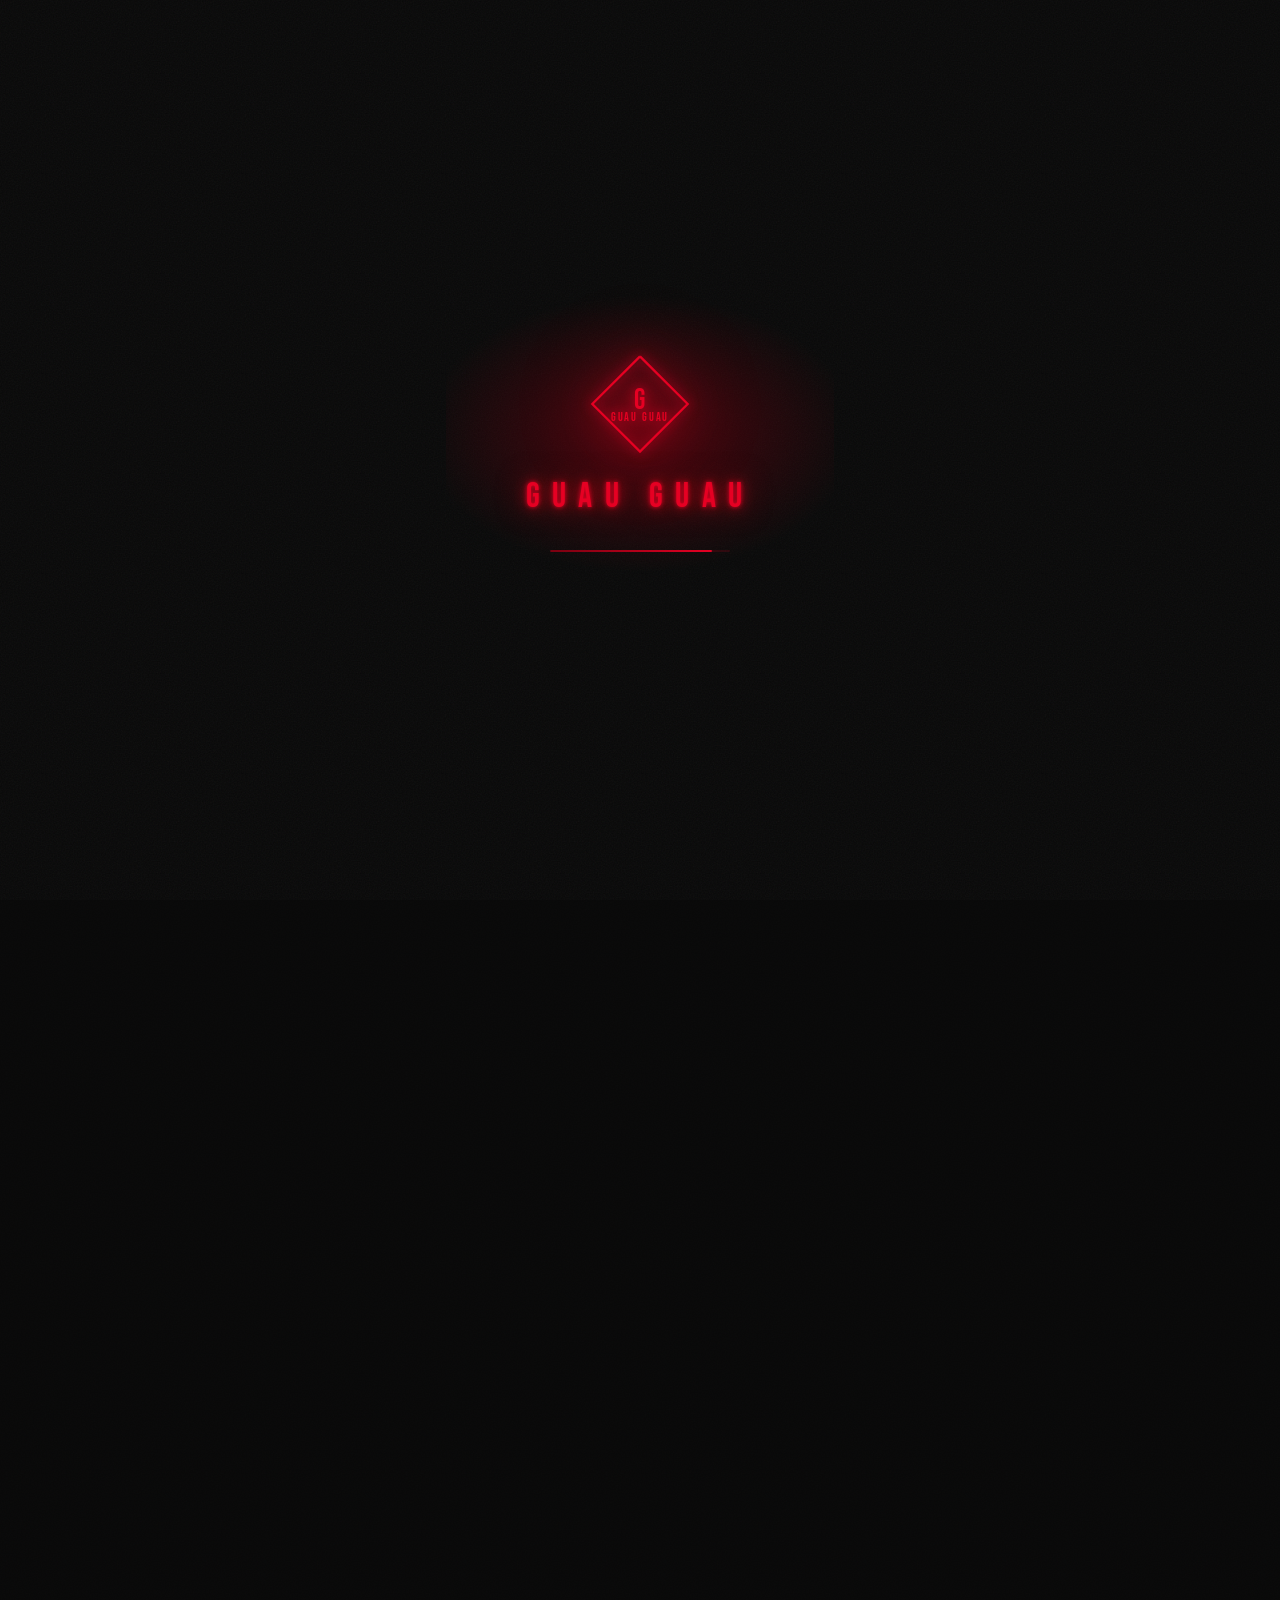
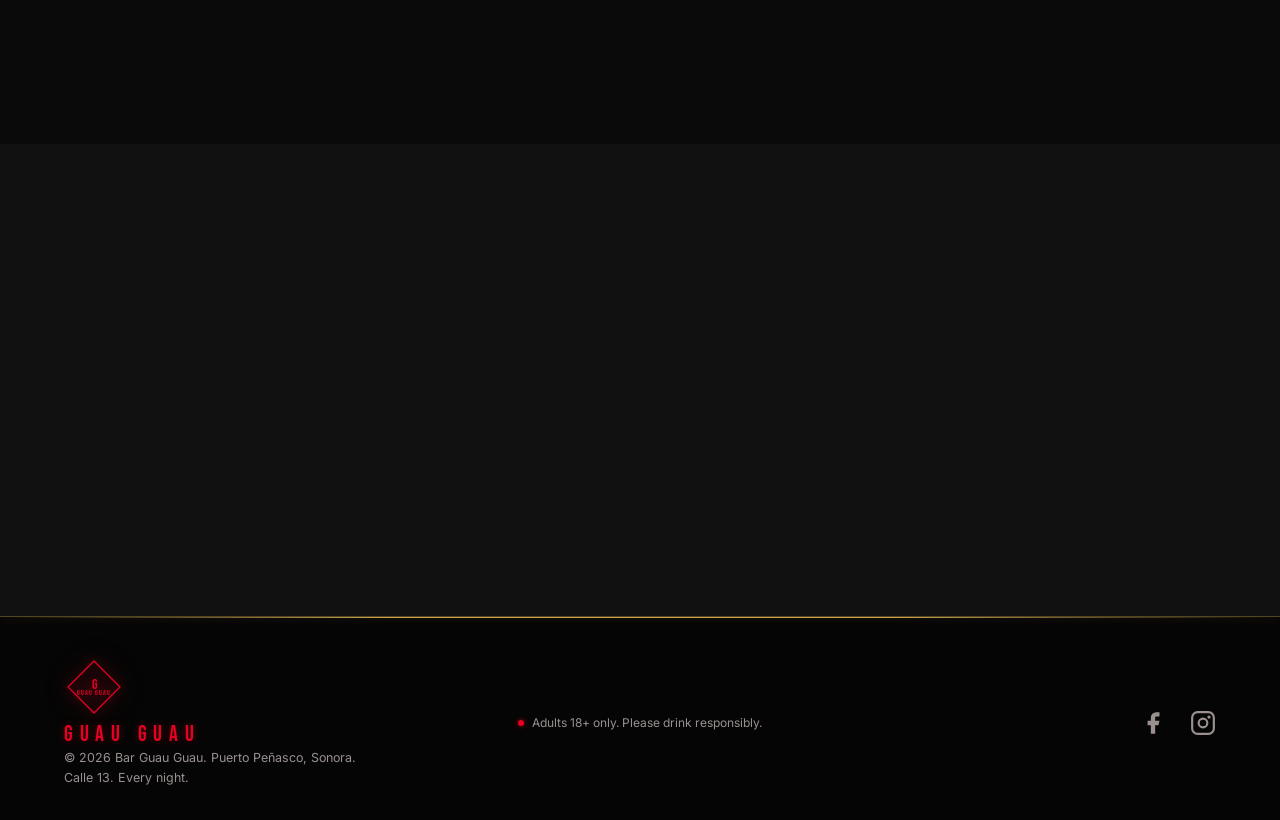
==== commit 2a8f1ce7: "remove La Casa tab from nav on all pages Co-Authored-By: Claude Sonnet 4.6 <noreply@anthropic.com>" ====
--- a/index.html
+++ b/index.html
@@ -146,7 +146,6 @@
 
     <div class="nav-right">
       <ul class="nav-links" role="list">
-        <li><a href="nosotros.html" data-es="La Casa" data-en="The House">La Casa</a></li>
         <li><a href="chicas.html" data-es="Las Chicas" data-en="The Girls">Las Chicas</a></li>
         <li><a href="bebidas.html" data-es="Bebidas" data-en="Drinks">Bebidas</a></li>
         <li><a href="eventos.html" data-es="Eventos" data-en="Events">Eventos</a></li>
@@ -172,7 +171,6 @@
   <!-- ── Nav Drawer (mobile) ───────────────────────────────────── -->
   <div id="nav-drawer" class="nav-drawer" role="navigation" aria-label="Men&uacute; m&oacute;vil">
     <ul>
-      <li><a href="nosotros.html" data-es="La Casa" data-en="The House">La Casa</a></li>
       <li><a href="chicas.html" data-es="Las Chicas" data-en="The Girls">Las Chicas</a></li>
       <li><a href="bebidas.html" data-es="Bebidas" data-en="Drinks">Bebidas</a></li>
       <li><a href="eventos.html" data-es="Eventos" data-en="Events">Eventos</a></li>
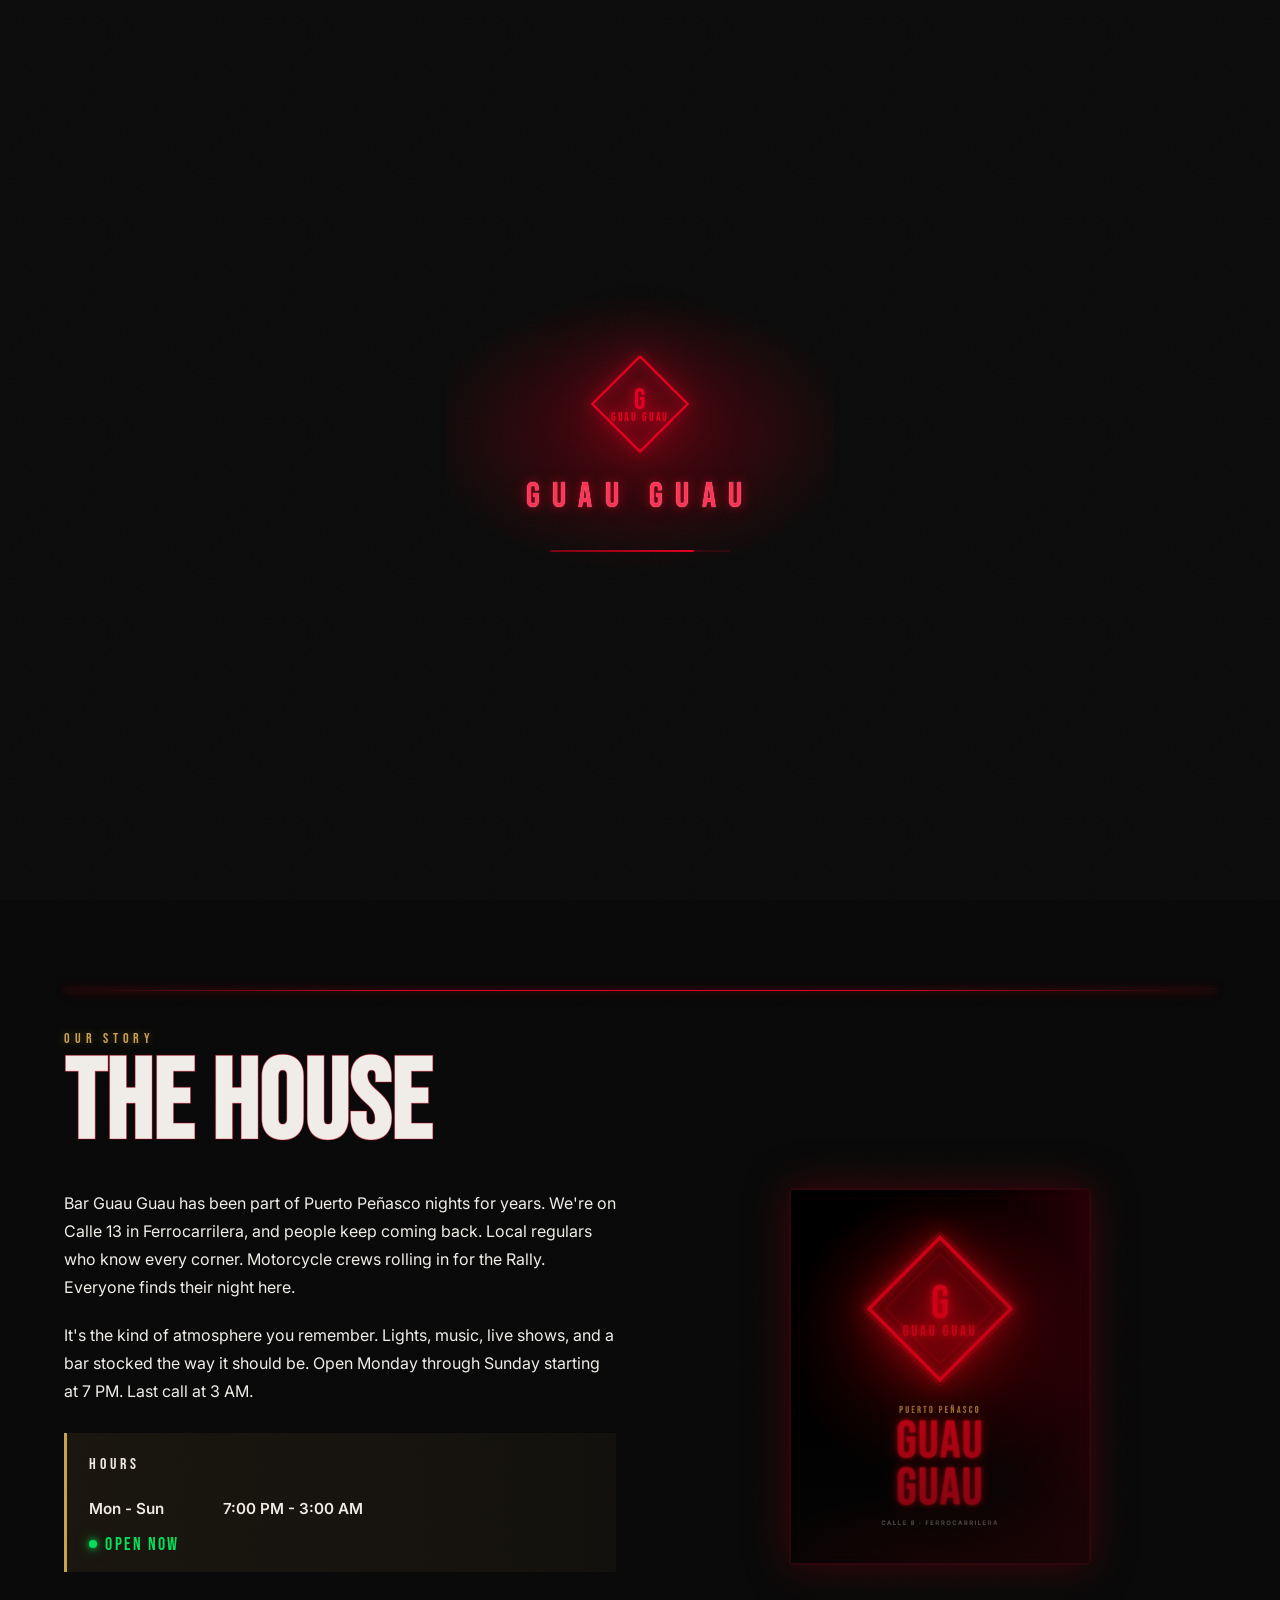
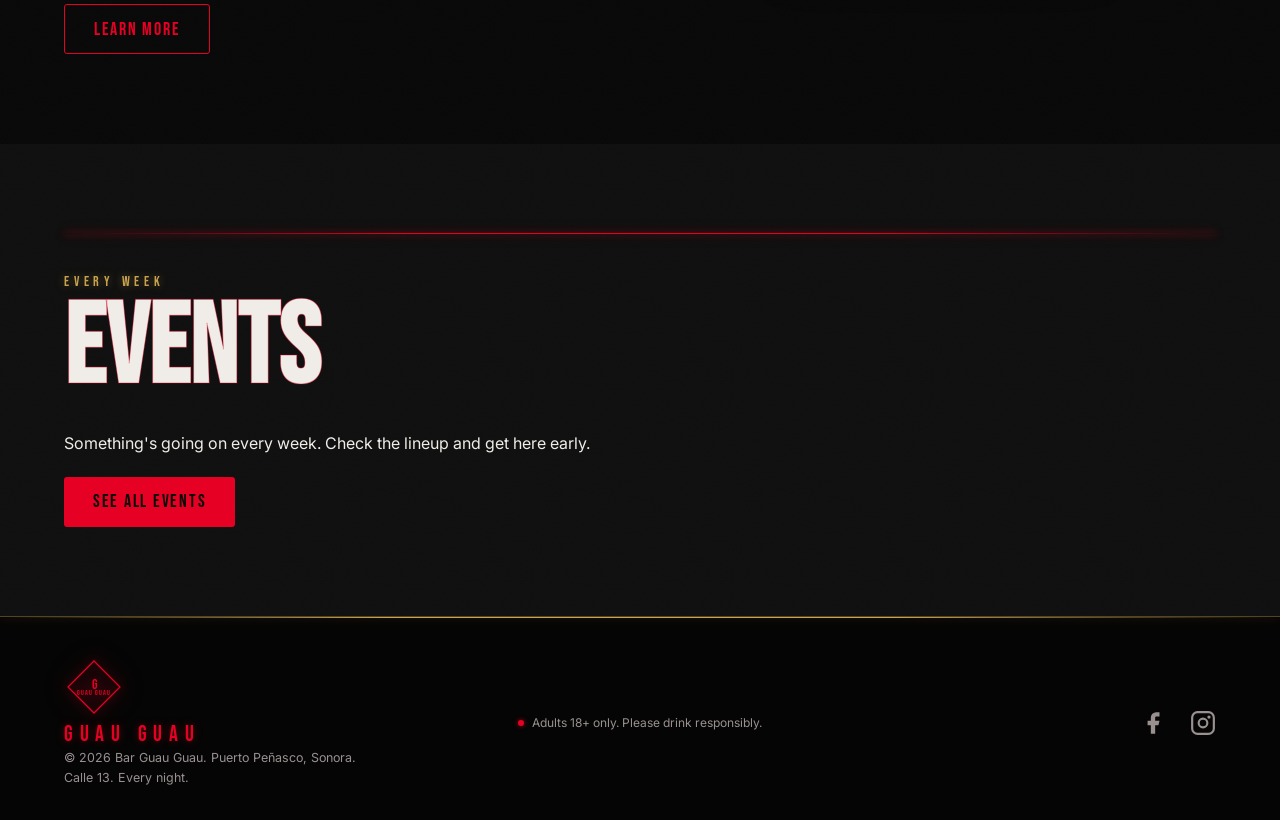
==== commit d402bfd1: "Hero rebuilt around real venue photo with flickering GUAU neon sign - Cropped the client-supplied bu" ====
--- a/index.html
+++ b/index.html
@@ -73,6 +73,7 @@
   <noscript><link rel="stylesheet" href="https://fonts.googleapis.com/css2?family=Bebas+Neue&family=Inter:wght@400;600&display=swap" /></noscript>
 
   <!-- Styles -->
+  <link rel="preload" as="image" href="assets/hero-building.webp" fetchpriority="high" type="image/webp" />
   <link rel="stylesheet" href="css/style.css" />
 </head>
 <body class="loading">
@@ -184,13 +185,14 @@
   <section id="hero" aria-label="Hero">
     <div class="hero-wrap">
 
-      <!-- Layer 1: Noise grain texture -->
-      <div class="hero-grain" aria-hidden="true"></div>
-
-      <!-- Layer 2: Radial oxblood glow bloom -->
-      <div class="hero-bloom" aria-hidden="true"></div>
-
-      <!-- Layer 3: Horizontal neon sweep -->
+      <!-- Layer 1: Building photo with flickering GUAU neon sign -->
+      <div class="hero-photo" aria-hidden="true">
+        <img class="hero-photo-base" src="assets/hero-building.webp" alt="" width="1600" height="1299" fetchpriority="high" decoding="async" />
+        <img class="hero-photo-flicker" src="assets/hero-building.webp" alt="" aria-hidden="true" decoding="async" />
+        <div class="hero-sign-glow"></div>
+      </div>
+
+      <!-- Layer 2: Horizontal neon sweep -->
       <div class="hero-neon-pulse" aria-hidden="true"></div>
 
       <!-- Ember particles: 8 floating red dots -->
@@ -207,14 +209,6 @@
 
       <!-- Mouse-follow glow (JS writes background position) -->
       <div class="hero-mouse-glow" aria-hidden="true"></div>
-
-      <!-- Layer 4: Centerpiece Diamond-G SVG -->
-      <div class="hero-centerpiece" aria-hidden="true">
-        <div class="hero-neon-sign">
-          <span class="hero-neon-word">GUAU</span>
-          <span class="hero-neon-word">GUAU</span>
-        </div>
-      </div>
 
       <!-- Layer 5: Text content and CTAs -->
       <div class="hero-content">
--- a/css/style.css
+++ b/css/style.css
@@ -165,14 +165,14 @@
 .loader-wordmark {
   font-family: var(--font-display);
   font-size: 2.2rem;
-  color: var(--red);
+  color: #FF3355;
   letter-spacing: 0.35em;
   opacity: 0;
   animation: fade-in-text 0.5s ease forwards 1.5s;
   text-shadow:
-    0 0 4px rgba(230,0,35,1),
-    0 0 14px rgba(230,0,35,0.8),
-    0 0 30px rgba(230,0,35,0.5);
+    0 0 1px rgba(255,224,228,0.9),
+    0 0 8px rgba(230,0,35,0.55),
+    0 0 18px rgba(230,0,35,0.3);
   position: relative;
   z-index: 1;
 }
@@ -294,12 +294,12 @@
 .age-gate-brand {
   font-family: var(--font-display);
   font-size: clamp(2.8rem, 8vw, 4rem);
-  color: var(--red);
+  color: #FF3355;
   letter-spacing: 0.3em;
   text-shadow:
-    0 0 4px rgba(230,0,35,1),
-    0 0 16px rgba(230,0,35,0.8),
-    0 0 40px rgba(230,0,35,0.5);
+    0 0 1px rgba(255,224,228,0.9),
+    0 0 9px rgba(230,0,35,0.55),
+    0 0 22px rgba(230,0,35,0.3);
   opacity: 0;
   animation: fade-up-in 0.7s var(--ease-out) forwards 0.9s;
 }
@@ -700,6 +700,84 @@
   height: calc(100dvh - var(--nav-h));
   min-height: calc(600px - var(--nav-h));
   background: var(--bg);
+}
+
+/* --- Hero building photo + flickering GUAU neon sign --- */
+.hero-photo {
+  position: absolute;
+  inset: 0;
+  z-index: 0;
+  overflow: hidden;
+}
+.hero-photo-base,
+.hero-photo-flicker {
+  position: absolute;
+  inset: 0;
+  width: 100%;
+  height: 100%;
+  object-fit: cover;
+  object-position: center 18%;
+}
+/* Brightened copy stacked exactly on the base; its opacity flickers,
+   so the bright red GUAU sign (the strongest neon) appears to buzz.
+   Both layers share identical sizing, so they stay aligned at any size. */
+.hero-photo-flicker {
+  filter: brightness(1.5) saturate(1.35) contrast(1.05);
+  mix-blend-mode: screen;
+  opacity: 0.85;
+  will-change: opacity;
+  animation: guau-neon-flicker 5.5s steps(1, end) infinite;
+}
+@keyframes guau-neon-flicker {
+  0%   { opacity: 0.85; }
+  3%   { opacity: 0.25; }
+  4%   { opacity: 0.9; }
+  6%   { opacity: 0.4; }
+  7%   { opacity: 0.92; }
+  8%   { opacity: 0.6; }
+  9%   { opacity: 0.9; }
+  35%  { opacity: 0.9; }
+  36%  { opacity: 0.3; }
+  37%  { opacity: 0.92; }
+  62%  { opacity: 0.88; }
+  63%  { opacity: 0.45; }
+  64%  { opacity: 0.92; }
+  65%  { opacity: 0.35; }
+  66%  { opacity: 0.9; }
+  100% { opacity: 0.85; }
+}
+/* Localized red glow over the sign region (top-left of frame) */
+.hero-sign-glow {
+  position: absolute;
+  inset: 0;
+  z-index: 1;
+  pointer-events: none;
+  background: radial-gradient(
+    ellipse 46% 36% at 36% 36%,
+    rgba(255, 45, 70, 0.30) 0%,
+    rgba(230, 0, 35, 0.12) 45%,
+    transparent 72%
+  );
+  mix-blend-mode: screen;
+  animation: guau-sign-glow 5.5s steps(1, end) infinite;
+}
+@keyframes guau-sign-glow {
+  0%   { opacity: 0.9; }
+  3%   { opacity: 0.2; }
+  4%   { opacity: 0.95; }
+  6%   { opacity: 0.35; }
+  7%   { opacity: 0.95; }
+  35%  { opacity: 0.95; }
+  36%  { opacity: 0.25; }
+  37%  { opacity: 0.95; }
+  62%  { opacity: 0.9; }
+  64%  { opacity: 0.4; }
+  66%  { opacity: 0.95; }
+  100% { opacity: 0.9; }
+}
+@media (prefers-reduced-motion: reduce) {
+  .hero-photo-flicker { animation: none; opacity: 0.7; }
+  .hero-sign-glow { animation: none; opacity: 0.7; }
 }
 
 /* --- Layer 1: Film grain / noise texture --- */
@@ -906,34 +984,28 @@
 .hero-h1 {
   font-family: var(--font-display);
   font-size: clamp(3.2rem, 9vw, 6.5rem);
-  color: var(--red);
+  color: #FF3355;
   line-height: 0.9;
   margin-bottom: 0.85rem;
   text-shadow:
-    0 0 3px  rgba(230, 0, 35, 1),
-    0 0 12px rgba(230, 0, 35, 0.88),
-    0 0 28px rgba(230, 0, 35, 0.6),
-    0 0 60px rgba(230, 0, 35, 0.35),
-    0 0 110px rgba(230, 0, 35, 0.18);
-  animation: neon-pulse-text 3s ease-in-out infinite;
+    0 0 1px rgba(255, 224, 228, 0.95),
+    0 0 9px rgba(230, 0, 35, 0.6),
+    0 0 22px rgba(230, 0, 35, 0.32);
+  animation: neon-pulse-text 3.4s ease-in-out infinite;
 }
 
 @keyframes neon-pulse-text {
   0%, 100% {
     text-shadow:
-      0 0 3px  rgba(230, 0, 35, 1),
-      0 0 12px rgba(230, 0, 35, 0.88),
-      0 0 28px rgba(230, 0, 35, 0.6),
-      0 0 60px rgba(230, 0, 35, 0.35),
-      0 0 110px rgba(230, 0, 35, 0.18);
+      0 0 1px rgba(255, 224, 228, 0.95),
+      0 0 9px rgba(230, 0, 35, 0.55),
+      0 0 22px rgba(230, 0, 35, 0.3);
   }
   50% {
     text-shadow:
-      0 0 3px  rgba(230, 0, 35, 1),
-      0 0 14px rgba(230, 0, 35, 0.9),
-      0 0 36px rgba(230, 0, 35, 0.72),
-      0 0 80px rgba(230, 0, 35, 0.48),
-      0 0 140px rgba(230, 0, 35, 0.25);
+      0 0 1px rgba(255, 224, 228, 0.95),
+      0 0 12px rgba(230, 0, 35, 0.68),
+      0 0 28px rgba(230, 0, 35, 0.42);
   }
 }
 
@@ -1167,13 +1239,12 @@
 }
 
 .section-title.red {
-  color: var(--red);
+  color: #FF3355;
   -webkit-text-stroke: 0;
   text-shadow:
-    0 0 4px rgba(230,0,35,0.9),
-    0 0 15px rgba(230,0,35,0.7),
-    0 0 35px rgba(230,0,35,0.45),
-    0 0 70px rgba(230,0,35,0.25);
+    0 0 1px rgba(255,224,228,0.9),
+    0 0 8px rgba(230,0,35,0.55),
+    0 0 20px rgba(230,0,35,0.3);
 }
 
 .neon-divider {
@@ -1309,7 +1380,7 @@
   overflow: hidden;
   border-radius: var(--radius);
   aspect-ratio: 4 / 5;
-  max-width: 300px; /* native: 251x310 — capped at 1.19x native width */
+  max-width: 300px; /* native: 251x310, capped at 1.19x native width */
   margin-inline: auto;
   border: 1px solid rgba(230,0,35,0.15);
   box-shadow:
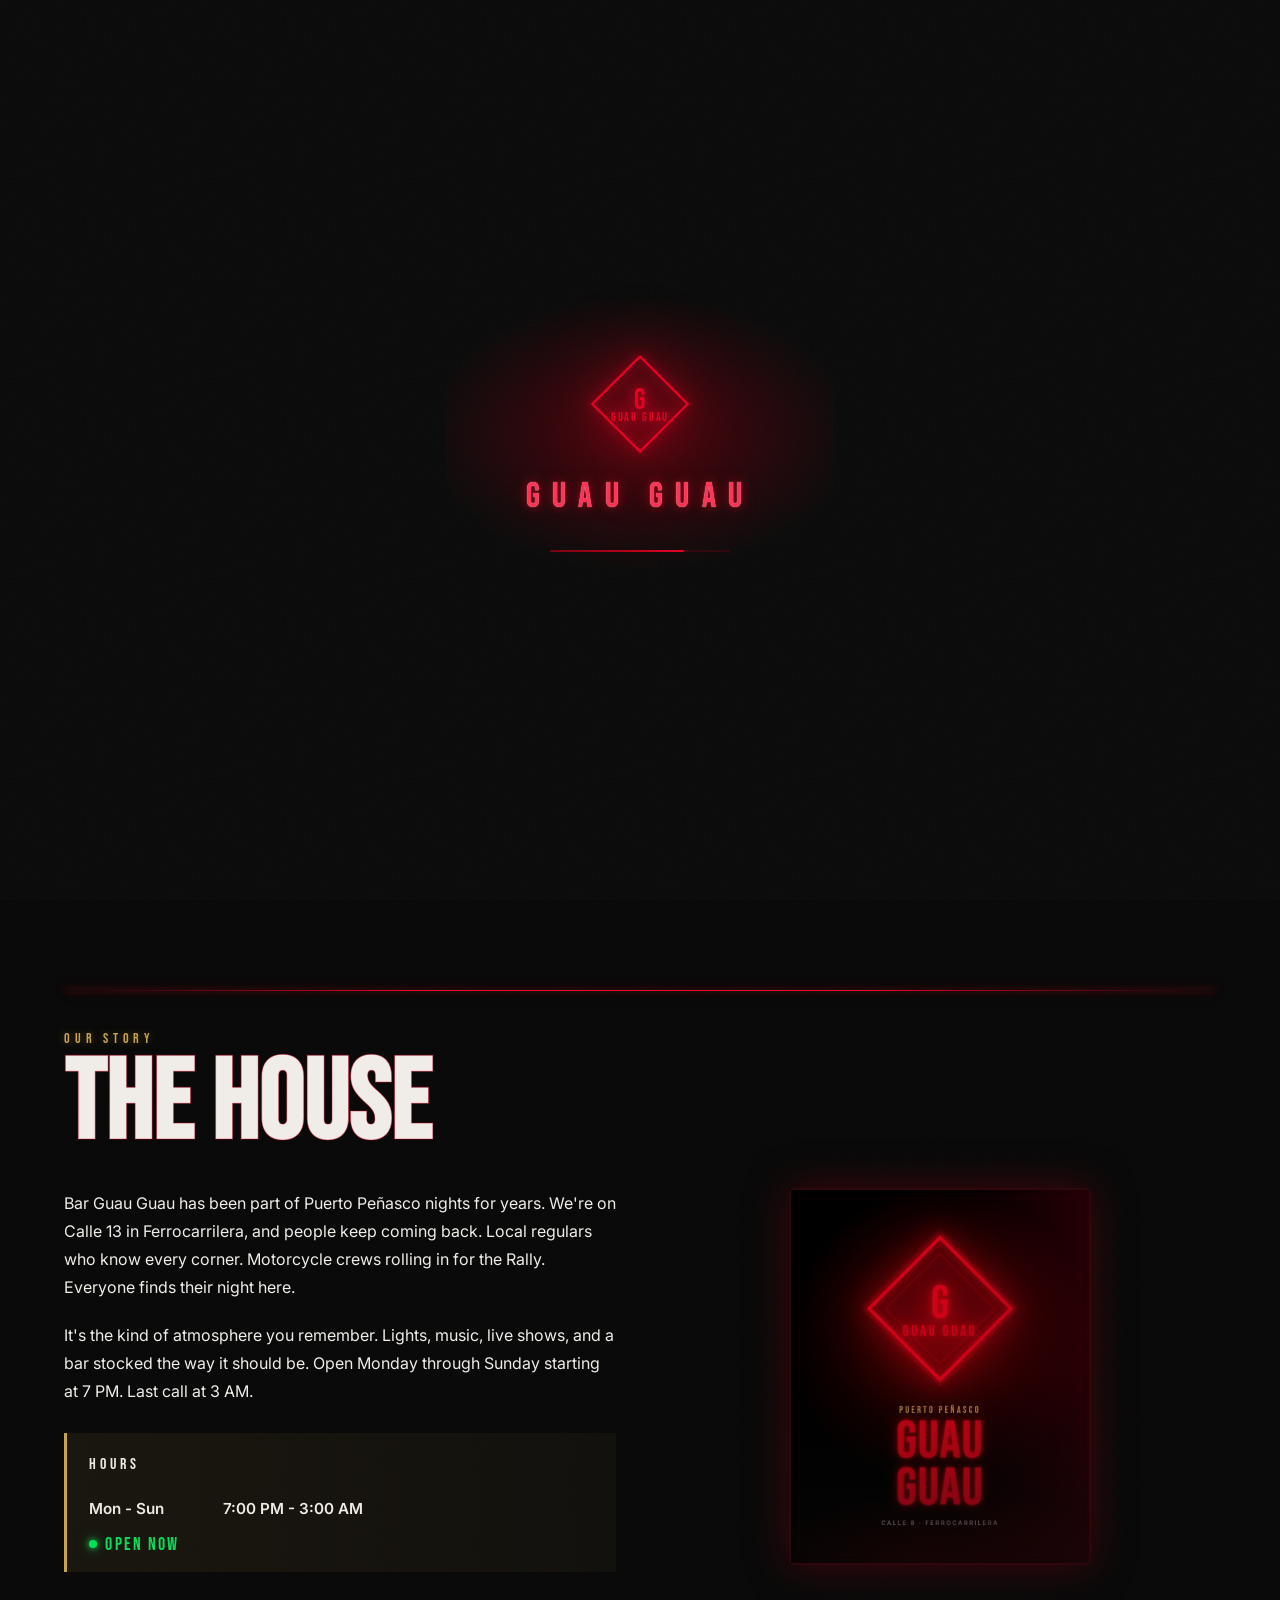
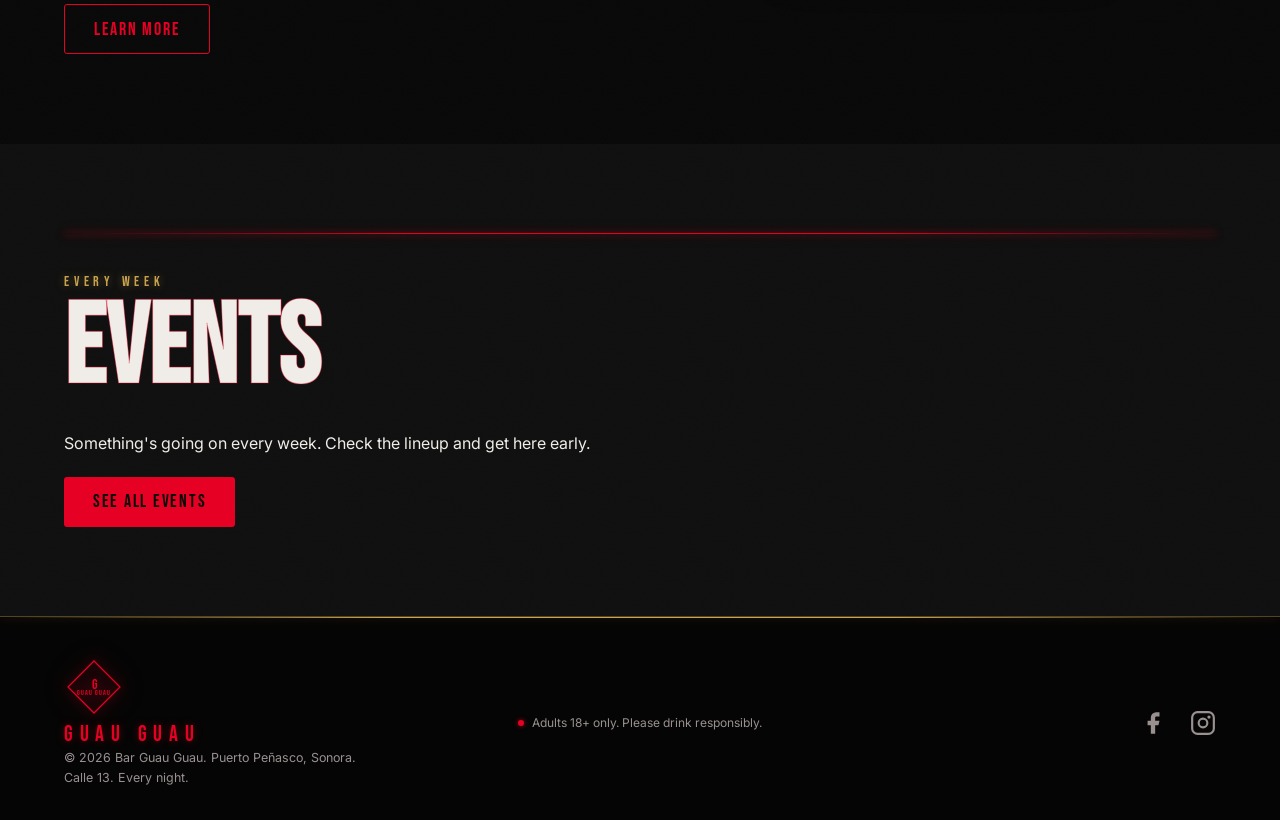
==== commit 2113b8ce: "Hero: zoom out + responsive; SEO polish for client demo Hero: - Replaced the cropped cover treatment" ====
--- a/index.html
+++ b/index.html
@@ -187,9 +187,9 @@
 
       <!-- Layer 1: Building photo with flickering GUAU neon sign -->
       <div class="hero-photo" aria-hidden="true">
+        <img class="hero-photo-blur" src="assets/hero-building.webp" alt="" aria-hidden="true" decoding="async" />
         <img class="hero-photo-base" src="assets/hero-building.webp" alt="" width="1600" height="1299" fetchpriority="high" decoding="async" />
         <img class="hero-photo-flicker" src="assets/hero-building.webp" alt="" aria-hidden="true" decoding="async" />
-        <div class="hero-sign-glow"></div>
       </div>
 
       <!-- Layer 2: Horizontal neon sweep -->
--- a/css/style.css
+++ b/css/style.css
@@ -708,15 +708,29 @@
   inset: 0;
   z-index: 0;
   overflow: hidden;
-}
-.hero-photo-base,
-.hero-photo-flicker {
+  background: var(--bg);
+}
+/* Blurred, darkened backdrop fills the frame so there are no letterbox
+   bars behind the contained photo, and adds neon-lit atmosphere. */
+.hero-photo-blur {
   position: absolute;
   inset: 0;
   width: 100%;
   height: 100%;
   object-fit: cover;
-  object-position: center 18%;
+  object-position: center 30%;
+  filter: blur(34px) brightness(0.42) saturate(1.15);
+  transform: scale(1.15);
+}
+/* Sharp foreground shows the whole building + sign (zoomed out, no crop). */
+.hero-photo-base,
+.hero-photo-flicker {
+  position: absolute;
+  inset: 0;
+  width: 100%;
+  height: 100%;
+  object-fit: contain;
+  object-position: center 42%;
 }
 /* Brightened copy stacked exactly on the base; its opacity flickers,
    so the bright red GUAU sign (the strongest neon) appears to buzz.
@@ -746,38 +760,12 @@
   66%  { opacity: 0.9; }
   100% { opacity: 0.85; }
 }
-/* Localized red glow over the sign region (top-left of frame) */
-.hero-sign-glow {
-  position: absolute;
-  inset: 0;
-  z-index: 1;
-  pointer-events: none;
-  background: radial-gradient(
-    ellipse 46% 36% at 36% 36%,
-    rgba(255, 45, 70, 0.30) 0%,
-    rgba(230, 0, 35, 0.12) 45%,
-    transparent 72%
-  );
-  mix-blend-mode: screen;
-  animation: guau-sign-glow 5.5s steps(1, end) infinite;
-}
-@keyframes guau-sign-glow {
-  0%   { opacity: 0.9; }
-  3%   { opacity: 0.2; }
-  4%   { opacity: 0.95; }
-  6%   { opacity: 0.35; }
-  7%   { opacity: 0.95; }
-  35%  { opacity: 0.95; }
-  36%  { opacity: 0.25; }
-  37%  { opacity: 0.95; }
-  62%  { opacity: 0.9; }
-  64%  { opacity: 0.4; }
-  66%  { opacity: 0.95; }
-  100% { opacity: 0.9; }
+@media (max-width: 767px) {
+  .hero-photo-base,
+  .hero-photo-flicker { object-position: center 16%; }
 }
 @media (prefers-reduced-motion: reduce) {
   .hero-photo-flicker { animation: none; opacity: 0.7; }
-  .hero-sign-glow { animation: none; opacity: 0.7; }
 }
 
 /* --- Layer 1: Film grain / noise texture --- */
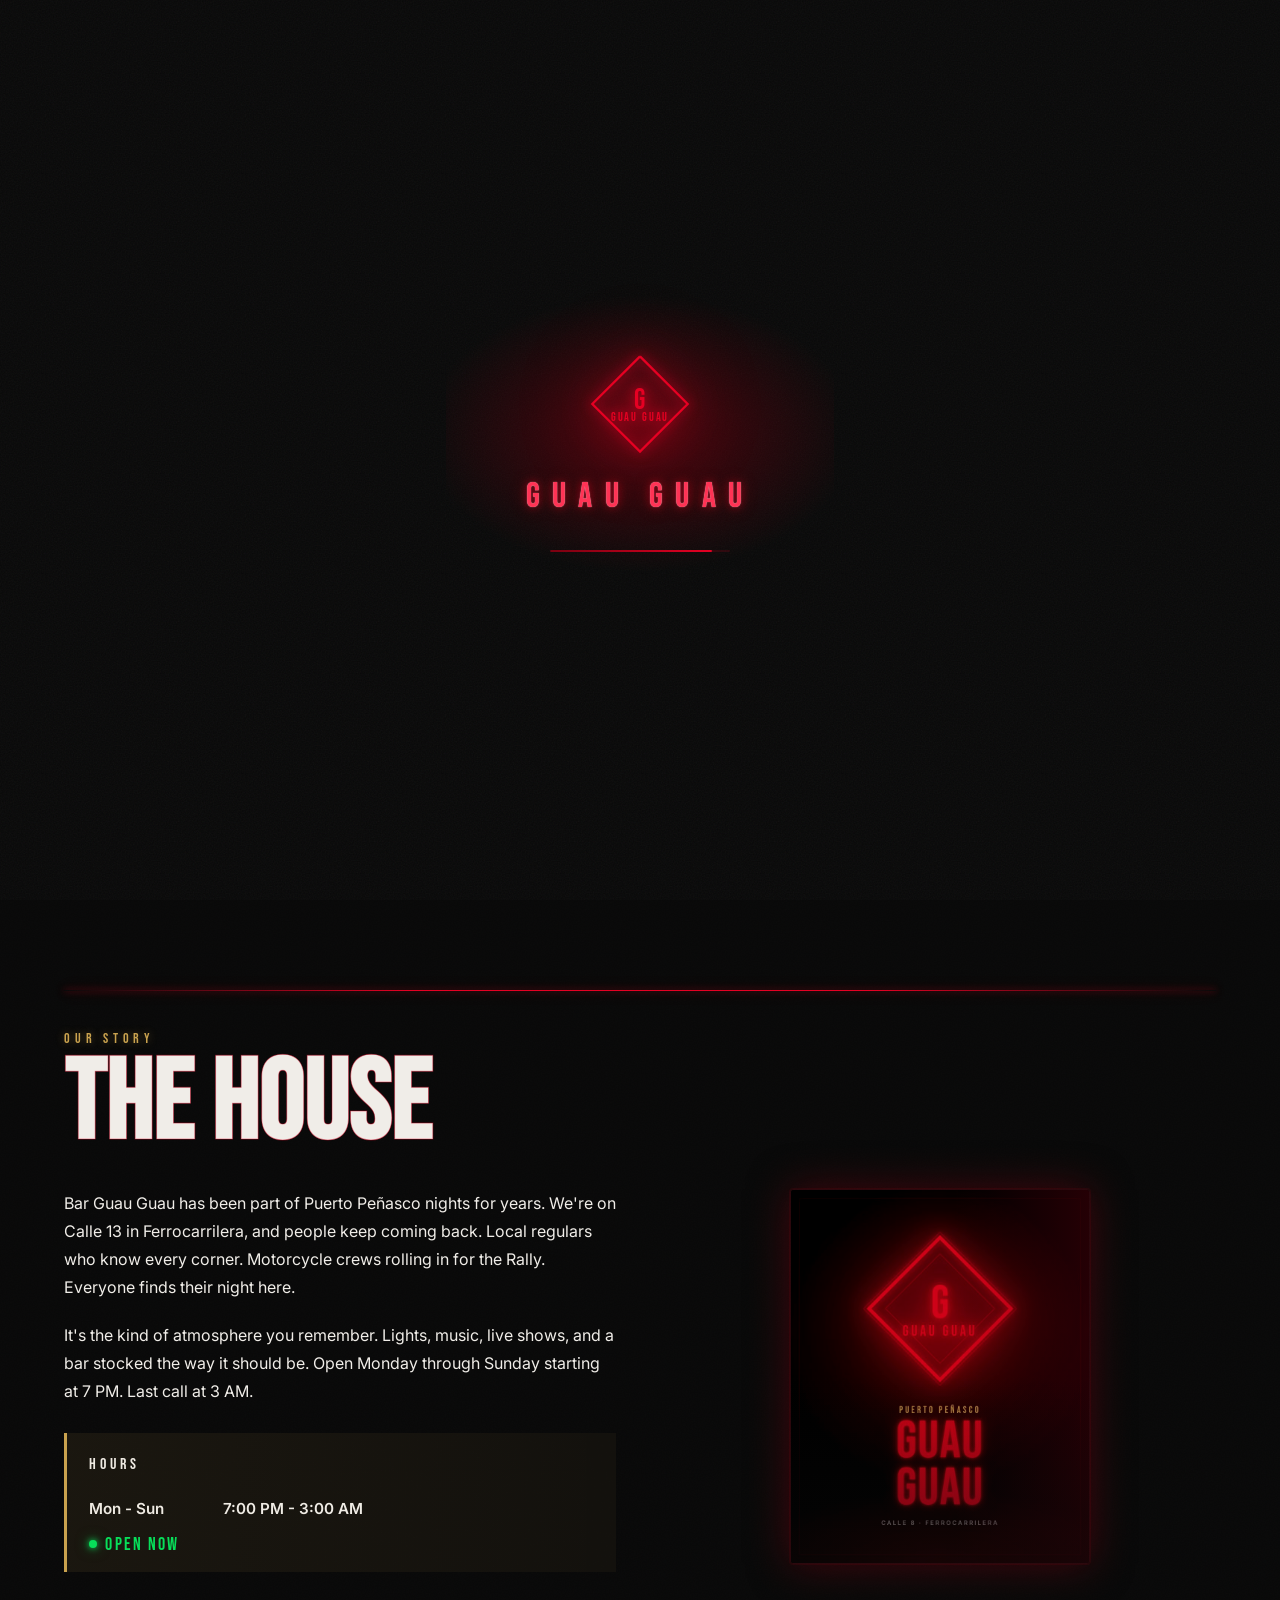
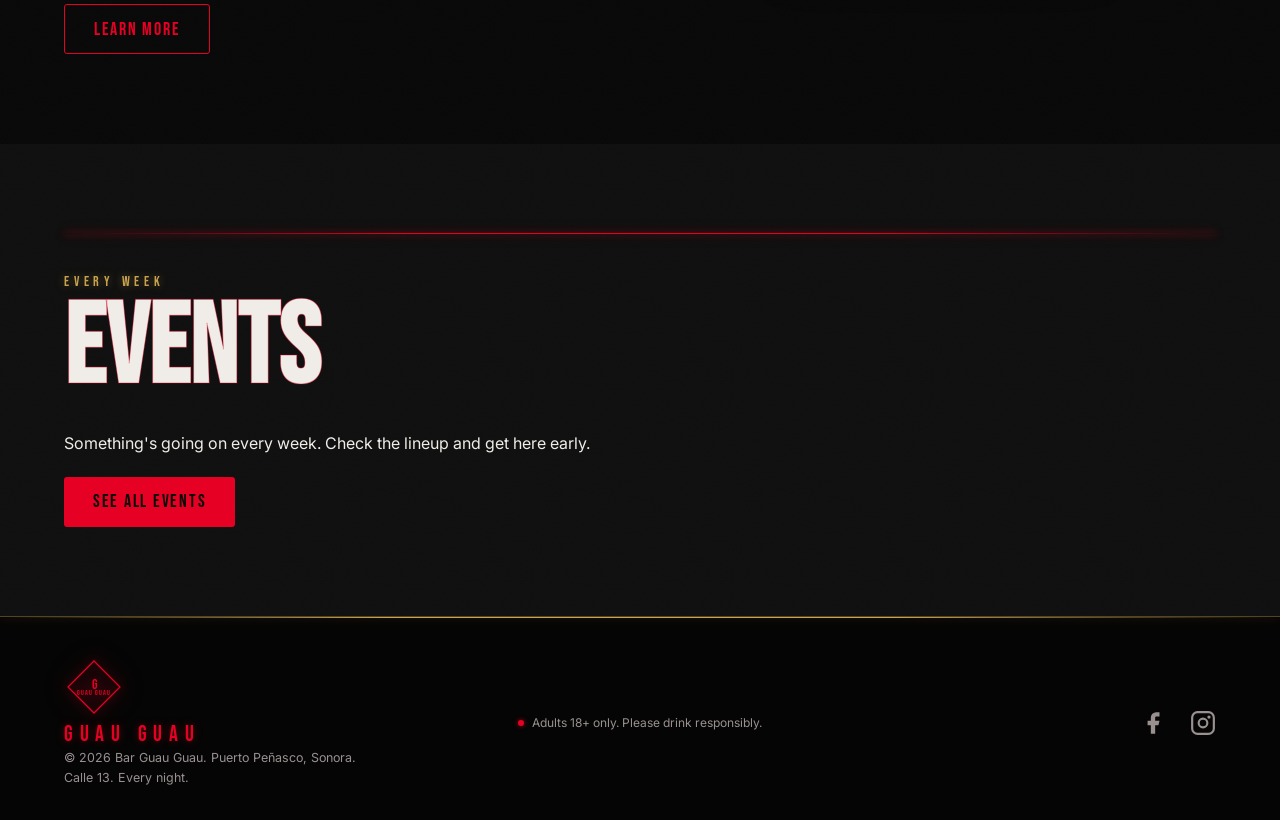
==== commit c7598a44: "Hero: feather photo edges into backdrop; flicker only the GUAU sign - Wrapped the photo in a frame s" ====
--- a/index.html
+++ b/index.html
@@ -188,8 +188,10 @@
       <!-- Layer 1: Building photo with flickering GUAU neon sign -->
       <div class="hero-photo" aria-hidden="true">
         <img class="hero-photo-blur" src="assets/hero-building.webp" alt="" aria-hidden="true" decoding="async" />
-        <img class="hero-photo-base" src="assets/hero-building.webp" alt="" width="1600" height="1299" fetchpriority="high" decoding="async" />
-        <img class="hero-photo-flicker" src="assets/hero-building.webp" alt="" aria-hidden="true" decoding="async" />
+        <div class="hero-photo-frame">
+          <img class="hero-photo-base" src="assets/hero-building.webp" alt="" width="1600" height="1299" fetchpriority="high" decoding="async" />
+          <img class="hero-photo-flicker" src="assets/hero-building.webp" alt="" aria-hidden="true" decoding="async" />
+        </div>
       </div>
 
       <!-- Layer 2: Horizontal neon sweep -->
--- a/css/style.css
+++ b/css/style.css
@@ -709,9 +709,12 @@
   z-index: 0;
   overflow: hidden;
   background: var(--bg);
+  display: flex;
+  align-items: center;
+  justify-content: center;
 }
 /* Blurred, darkened backdrop fills the frame so there are no letterbox
-   bars behind the contained photo, and adds neon-lit atmosphere. */
+   bars behind the photo, and adds neon-lit atmosphere. */
 .hero-photo-blur {
   position: absolute;
   inset: 0;
@@ -722,47 +725,56 @@
   filter: blur(34px) brightness(0.42) saturate(1.15);
   transform: scale(1.15);
 }
-/* Sharp foreground shows the whole building + sign (zoomed out, no crop). */
+/* Frame is sized to exactly match the displayed photo (image aspect
+   1600x1299) so its edges land on the real photo edges and percentage
+   positions map to fixed spots on the photo at any viewport. */
+.hero-photo-frame {
+  position: relative;
+  width: 100%;
+  height: 100%;
+  max-width: calc((100dvh - var(--nav-h)) * 1600 / 1299);
+  max-height: calc(100vw * 1299 / 1600);
+  /* Feather all edges so the photo melts into the blurred backdrop
+     instead of reading as a hard rectangle. */
+  -webkit-mask-image: radial-gradient(ellipse 95% 93% at 50% 47%, #000 66%, transparent 100%);
+          mask-image: radial-gradient(ellipse 95% 93% at 50% 47%, #000 66%, transparent 100%);
+}
 .hero-photo-base,
 .hero-photo-flicker {
   position: absolute;
   inset: 0;
   width: 100%;
   height: 100%;
-  object-fit: contain;
-  object-position: center 42%;
-}
-/* Brightened copy stacked exactly on the base; its opacity flickers,
-   so the bright red GUAU sign (the strongest neon) appears to buzz.
-   Both layers share identical sizing, so they stay aligned at any size. */
+  object-fit: cover;
+}
+/* Brightened copy, masked to ONLY the GUAU sign region, so just the
+   sign flickers/flashes while the rest of the building stays steady. */
 .hero-photo-flicker {
-  filter: brightness(1.5) saturate(1.35) contrast(1.05);
+  filter: brightness(1.7) saturate(1.4) contrast(1.05);
   mix-blend-mode: screen;
-  opacity: 0.85;
+  opacity: 0.9;
   will-change: opacity;
   animation: guau-neon-flicker 5.5s steps(1, end) infinite;
+  -webkit-mask-image: radial-gradient(ellipse 31% 15% at 32% 39%, #000 48%, transparent 100%);
+          mask-image: radial-gradient(ellipse 31% 15% at 32% 39%, #000 48%, transparent 100%);
 }
 @keyframes guau-neon-flicker {
-  0%   { opacity: 0.85; }
-  3%   { opacity: 0.25; }
-  4%   { opacity: 0.9; }
-  6%   { opacity: 0.4; }
-  7%   { opacity: 0.92; }
-  8%   { opacity: 0.6; }
-  9%   { opacity: 0.9; }
-  35%  { opacity: 0.9; }
-  36%  { opacity: 0.3; }
-  37%  { opacity: 0.92; }
-  62%  { opacity: 0.88; }
-  63%  { opacity: 0.45; }
-  64%  { opacity: 0.92; }
-  65%  { opacity: 0.35; }
-  66%  { opacity: 0.9; }
-  100% { opacity: 0.85; }
-}
-@media (max-width: 767px) {
-  .hero-photo-base,
-  .hero-photo-flicker { object-position: center 16%; }
+  0%   { opacity: 0.9; }
+  2%   { opacity: 0.18; }
+  3%   { opacity: 0.92; }
+  5%   { opacity: 0.35; }
+  6%   { opacity: 0.92; }
+  7%   { opacity: 0.5; }
+  8%   { opacity: 0.9; }
+  30%  { opacity: 0.9; }
+  31%  { opacity: 0.15; }
+  32%  { opacity: 0.92; }
+  58%  { opacity: 0.9; }
+  59%  { opacity: 0.4; }
+  60%  { opacity: 0.92; }
+  61%  { opacity: 0.2; }
+  62%  { opacity: 0.9; }
+  100% { opacity: 0.9; }
 }
 @media (prefers-reduced-motion: reduce) {
   .hero-photo-flicker { animation: none; opacity: 0.7; }
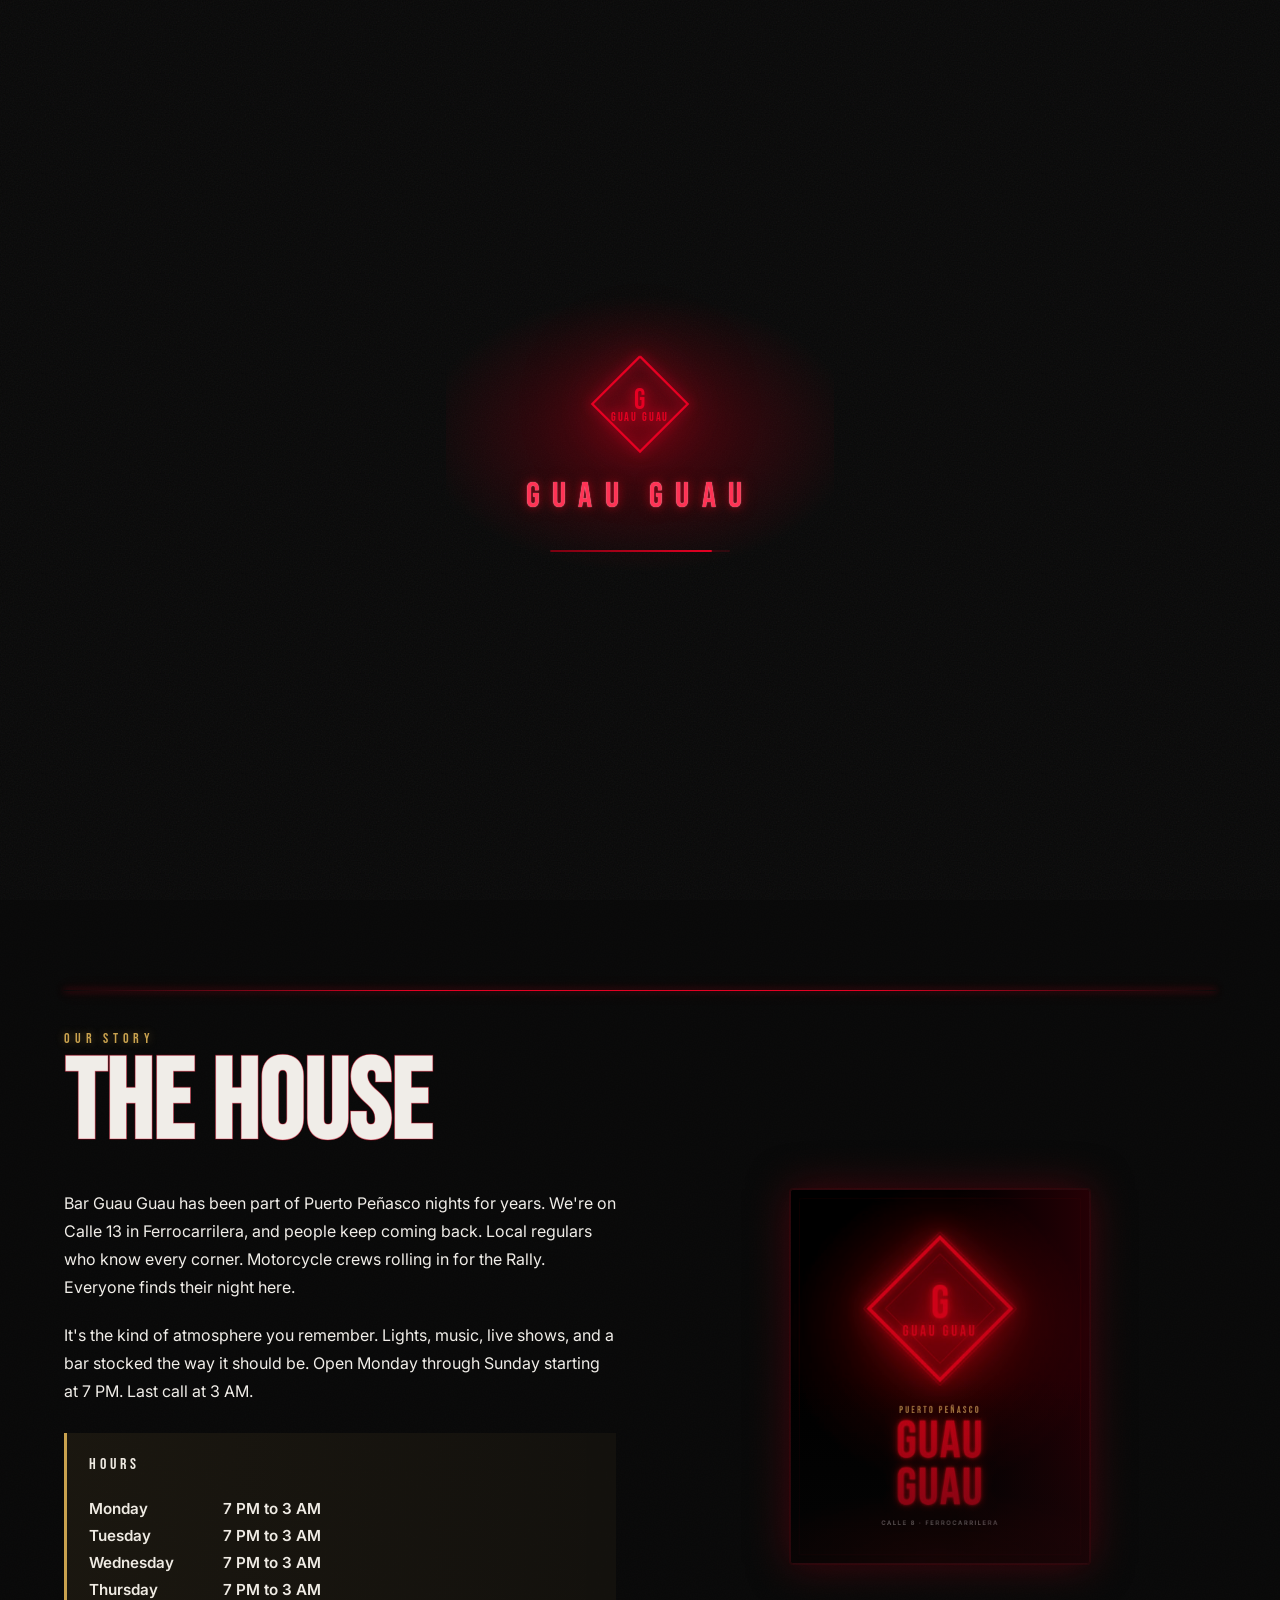
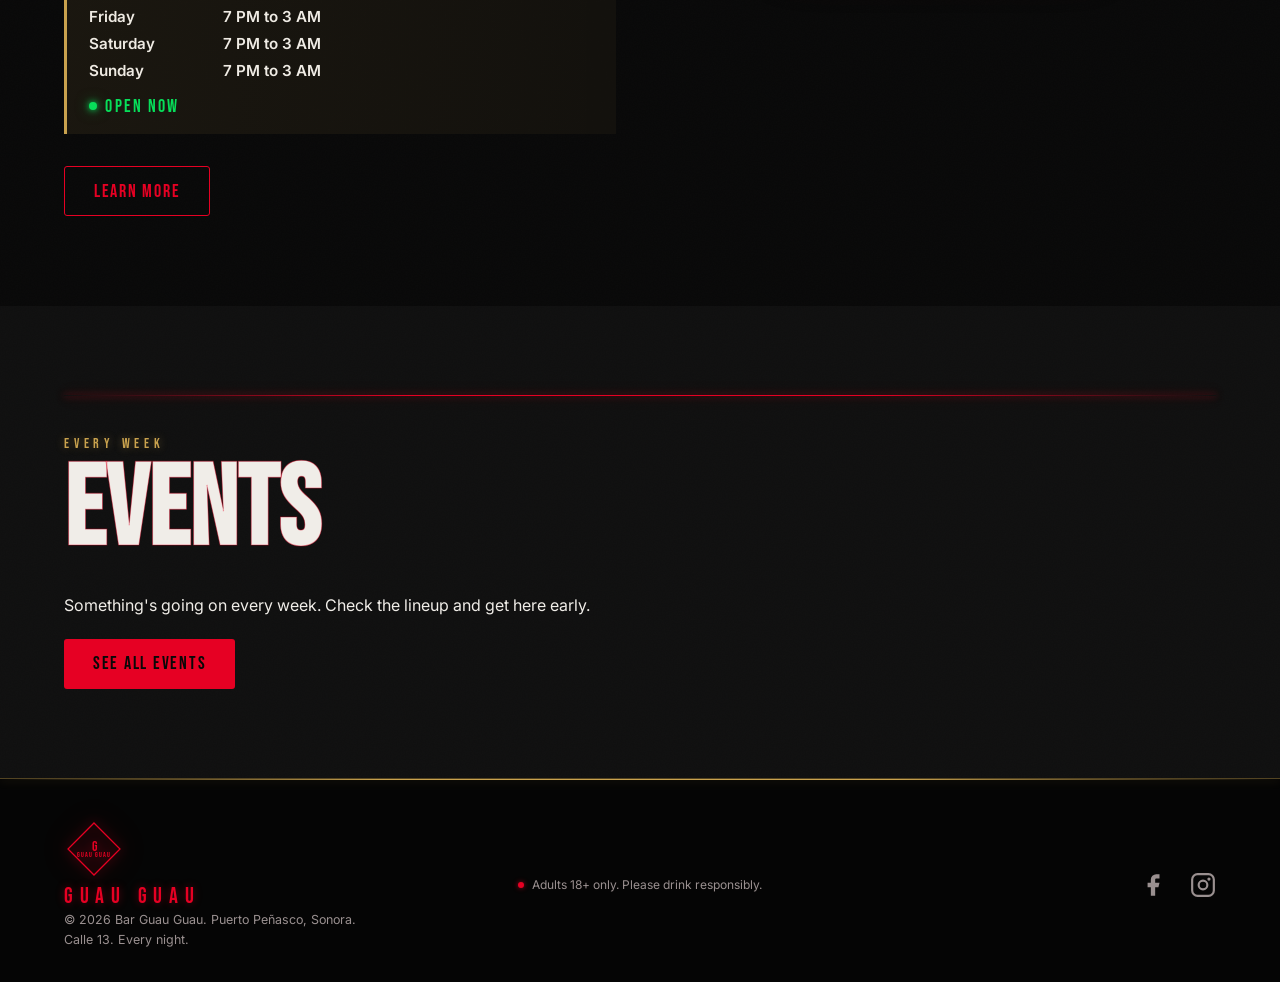
==== commit faf115e0: "Hero mobile: close the gap, list all 7 days of hours - Expanded the landing-page hours from "Mon-Sun" ====
--- a/index.html
+++ b/index.html
@@ -266,8 +266,20 @@
           <p class="hours-block-label"
              data-es="HORARIO" data-en="HOURS">HORARIO</p>
           <div class="hours-row">
-            <span data-es="Lun a Dom" data-en="Mon - Sun">Lun a Dom</span>
-            <span data-es="7 PM a 3 AM" data-en="7:00 PM - 3:00 AM">7 PM a 3 AM</span>
+            <span data-es="Lunes" data-en="Monday">Lunes</span>
+            <span data-es="7 PM a 3 AM" data-en="7 PM to 3 AM">7 PM a 3 AM</span>
+            <span data-es="Martes" data-en="Tuesday">Martes</span>
+            <span data-es="7 PM a 3 AM" data-en="7 PM to 3 AM">7 PM a 3 AM</span>
+            <span data-es="Mi&eacute;rcoles" data-en="Wednesday">Mi&eacute;rcoles</span>
+            <span data-es="7 PM a 3 AM" data-en="7 PM to 3 AM">7 PM a 3 AM</span>
+            <span data-es="Jueves" data-en="Thursday">Jueves</span>
+            <span data-es="7 PM a 3 AM" data-en="7 PM to 3 AM">7 PM a 3 AM</span>
+            <span data-es="Viernes" data-en="Friday">Viernes</span>
+            <span data-es="7 PM a 3 AM" data-en="7 PM to 3 AM">7 PM a 3 AM</span>
+            <span data-es="S&aacute;bado" data-en="Saturday">S&aacute;bado</span>
+            <span data-es="7 PM a 3 AM" data-en="7 PM to 3 AM">7 PM a 3 AM</span>
+            <span data-es="Domingo" data-en="Sunday">Domingo</span>
+            <span data-es="7 PM a 3 AM" data-en="7 PM to 3 AM">7 PM a 3 AM</span>
           </div>
           <div class="open-now-badge" aria-live="polite">
             <span class="open-now-dot" aria-hidden="true"></span>
--- a/css/style.css
+++ b/css/style.css
@@ -735,9 +735,10 @@
   max-width: calc((100dvh - var(--nav-h)) * 1600 / 1299);
   max-height: calc(100vw * 1299 / 1600);
   /* Feather all edges so the photo melts into the blurred backdrop
-     instead of reading as a hard rectangle. */
-  -webkit-mask-image: radial-gradient(ellipse 95% 93% at 50% 47%, #000 66%, transparent 100%);
-          mask-image: radial-gradient(ellipse 95% 93% at 50% 47%, #000 66%, transparent 100%);
+     instead of reading as a hard rectangle. Radius is kept under 50% so
+     the edge midpoints fall in the fade zone (not the opaque core). */
+  -webkit-mask-image: radial-gradient(ellipse 56% 58% at 50% 46%, #000 56%, rgba(0,0,0,0.4) 82%, transparent 100%);
+          mask-image: radial-gradient(ellipse 56% 58% at 50% 46%, #000 56%, rgba(0,0,0,0.4) 82%, transparent 100%);
 }
 .hero-photo-base,
 .hero-photo-flicker {
@@ -747,16 +748,21 @@
   height: 100%;
   object-fit: cover;
 }
-/* Brightened copy, masked to ONLY the GUAU sign region, so just the
-   sign flickers/flashes while the rest of the building stays steady. */
+/* Brightened copy, masked to ONLY the two neon signs (the big GUAU on
+   the left and the angled sign on the right), so just the signs
+   flicker/flash while the rest of the building stays steady. */
 .hero-photo-flicker {
   filter: brightness(1.7) saturate(1.4) contrast(1.05);
   mix-blend-mode: screen;
   opacity: 0.9;
   will-change: opacity;
   animation: guau-neon-flicker 5.5s steps(1, end) infinite;
-  -webkit-mask-image: radial-gradient(ellipse 31% 15% at 32% 39%, #000 48%, transparent 100%);
-          mask-image: radial-gradient(ellipse 31% 15% at 32% 39%, #000 48%, transparent 100%);
+  -webkit-mask-image:
+    radial-gradient(ellipse 30% 15% at 32% 39%, #000 50%, transparent 100%),
+    radial-gradient(ellipse 13% 16% at 82% 45%, #000 46%, transparent 100%);
+          mask-image:
+    radial-gradient(ellipse 30% 15% at 32% 39%, #000 50%, transparent 100%),
+    radial-gradient(ellipse 13% 16% at 82% 45%, #000 46%, transparent 100%);
 }
 @keyframes guau-neon-flicker {
   0%   { opacity: 0.9; }
@@ -775,6 +781,27 @@
   61%  { opacity: 0.2; }
   62%  { opacity: 0.9; }
   100% { opacity: 0.9; }
+}
+@media (max-width: 767px) {
+  /* On tall phone screens, anchor the photo to the top and cap its
+     height so there is room for the text right beneath it. */
+  .hero-photo { align-items: flex-start; }
+  .hero-photo-frame { margin-top: 4vh; max-height: 42vh; }
+  /* Pull the hero text up under the photo instead of pinning it to the
+     bottom (which left a big empty gap in the middle on mobile). */
+  .hero-content {
+    top: 45vh;
+    justify-content: flex-start;
+    padding-top: 1.5rem;
+    background: linear-gradient(
+      to bottom,
+      rgba(8, 8, 8, 0.35) 0%,
+      rgba(8, 8, 8, 0.82) 14%,
+      rgba(8, 8, 8, 0.97) 45%,
+      #080808 100%
+    );
+  }
+  .scroll-cue { display: none; }
 }
 @media (prefers-reduced-motion: reduce) {
   .hero-photo-flicker { animation: none; opacity: 0.7; }
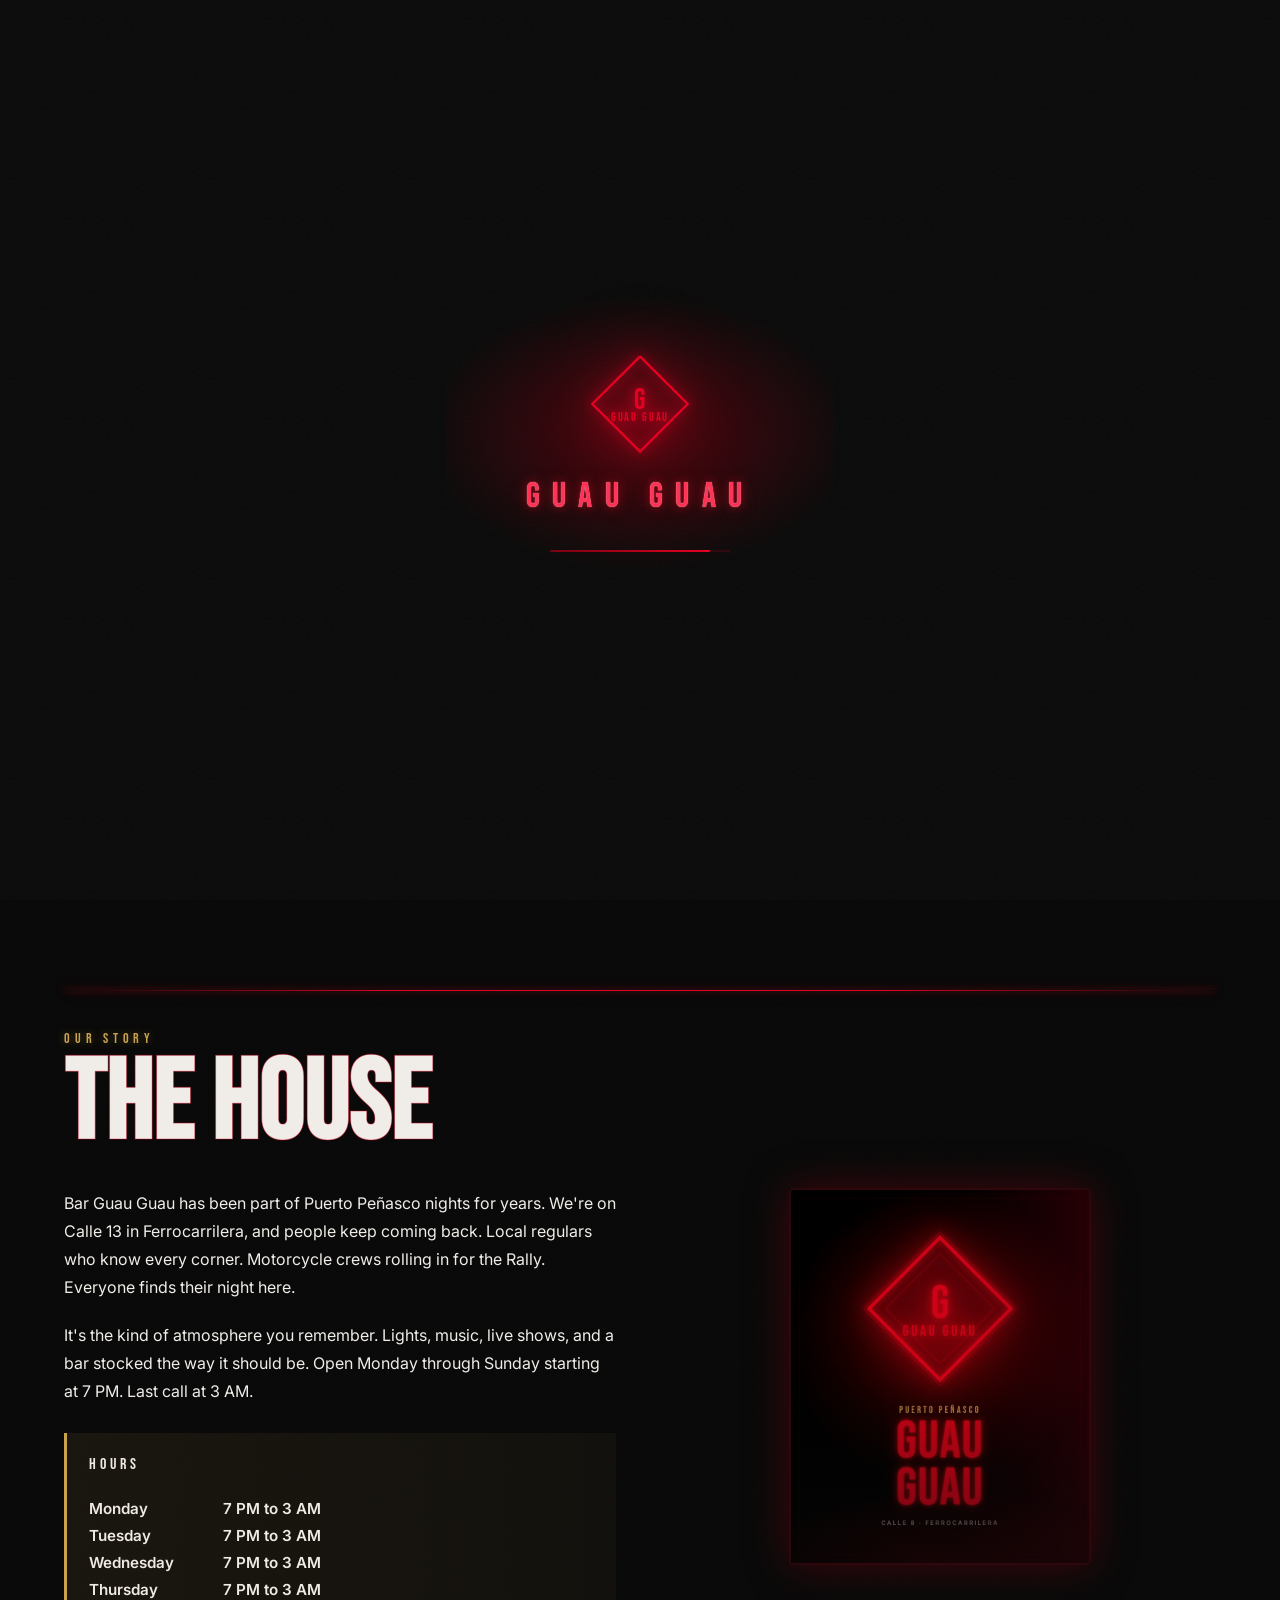
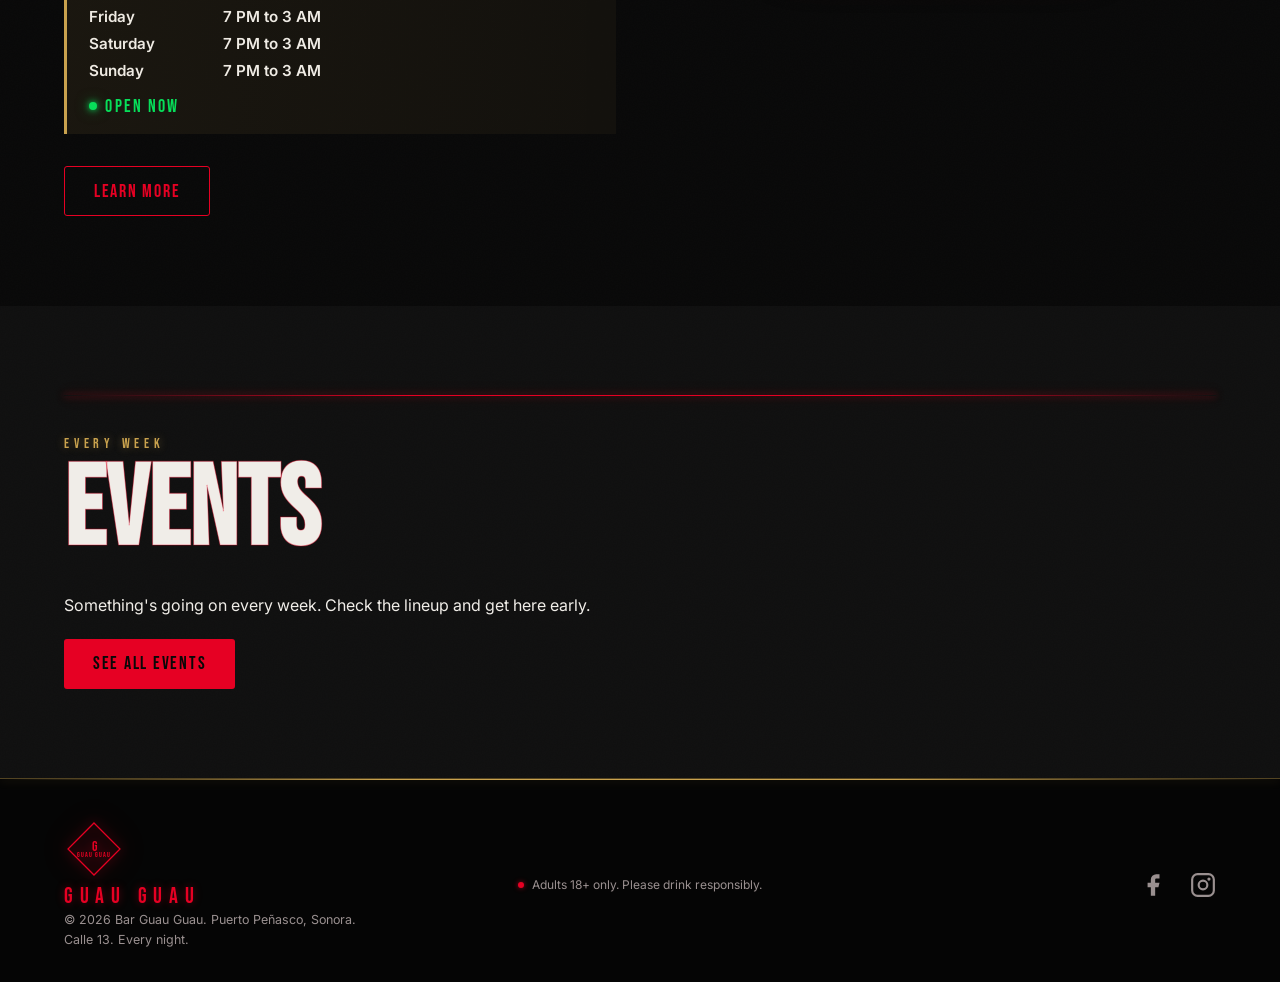
==== commit 86a42d3d: "Call-first contact: sticky mobile dock + hero CTA dials No WhatsApp for this client, so phone is the" ====
--- a/index.html
+++ b/index.html
@@ -226,10 +226,10 @@
           Espect&aacute;culos en vivo, buen trago y bonito ambiente. Abiertos todas las noches en Pe&ntilde;asco.
         </p>
         <div class="hero-ctas">
-          <a href="visita.html" class="btn-primary"
-             data-es="Reservar mesa" data-en="Reserve a table">Reservar mesa</a>
-          <a href="tel:+526121371790" class="btn-ghost"
-             data-es="Llamar ahora" data-en="Call now">Llamar ahora</a>
+          <a href="tel:+526121371790" class="btn-primary"
+             data-es="Llamar para reservar" data-en="Call to Reserve">Llamar para reservar</a>
+          <a href="https://www.facebook.com/p/Guau-Guau-Showgirls-Puerto-Pe%C3%B1asco-100063551051565/" target="_blank" rel="noopener noreferrer" class="btn-ghost"
+             data-es="Escr&iacute;benos en Facebook" data-en="Message us on Facebook">Escr&iacute;benos en Facebook</a>
         </div>
       </div>
 
@@ -363,6 +363,18 @@
     </div>
   </footer>
 
+  <!-- Mobile sticky contact dock -->
+  <div class="contact-dock" aria-label="Contacto rapido">
+    <a href="tel:+526121371790" class="contact-dock-btn contact-dock-call" aria-label="Llamar a Bar Guau Guau">
+      <svg viewBox="0 0 24 24" fill="none" stroke="currentColor" stroke-width="2" stroke-linecap="round" stroke-linejoin="round" aria-hidden="true"><path d="M22 16.92v3a2 2 0 0 1-2.18 2 19.79 19.79 0 0 1-8.63-3.07A19.5 19.5 0 0 1 4.36 12a19.79 19.79 0 0 1-3.07-8.67A2 2 0 0 1 3.11 2h3a2 2 0 0 1 2 1.72c.127.96.361 1.903.7 2.81a2 2 0 0 1-.45 2.11L7.91 9.91a16 16 0 0 0 6.08 6.08l1.27-1.35a2 2 0 0 1 2.11-.45c.907.339 1.85.573 2.81.7A2 2 0 0 1 22 16.92z"/></svg>
+      <span data-es="Llamar" data-en="Call">Llamar</span>
+    </a>
+    <a href="https://www.facebook.com/p/Guau-Guau-Showgirls-Puerto-Pe%C3%B1asco-100063551051565/" target="_blank" rel="noopener noreferrer" class="contact-dock-btn contact-dock-fb" aria-label="Mensaje por Facebook">
+      <svg viewBox="0 0 24 24" fill="currentColor" aria-hidden="true"><path d="M18 2h-3a5 5 0 0 0-5 5v3H7v4h3v8h4v-8h3l1-4h-4V7a1 1 0 0 1 1-1h3z"/></svg>
+      <span data-es="Facebook" data-en="Facebook">Facebook</span>
+    </a>
+  </div>
+
   <!-- Scripts -->
   <script src="js/i18n.js" defer></script>
   <script src="js/main.js" defer></script>
--- a/css/style.css
+++ b/css/style.css
@@ -2606,3 +2606,44 @@
 @media (max-width: 480px) {
   .chicas-grid { grid-template-columns: 1fr; }
 }
+
+/* ── Mobile sticky contact dock: Call (primary) + Facebook ──────── */
+.contact-dock { display: none; }
+@media (max-width: 767px) {
+  .contact-dock {
+    display: grid;
+    grid-template-columns: 1fr 1fr;
+    position: fixed;
+    left: 0;
+    right: 0;
+    bottom: 0;
+    z-index: 880;
+    background: rgba(8, 8, 8, 0.96);
+    -webkit-backdrop-filter: blur(8px);
+    backdrop-filter: blur(8px);
+    border-top: 1px solid rgba(230, 0, 35, 0.45);
+    box-shadow: 0 -4px 22px rgba(0, 0, 0, 0.55);
+    padding-bottom: env(safe-area-inset-bottom);
+  }
+  .contact-dock-btn {
+    display: flex;
+    align-items: center;
+    justify-content: center;
+    gap: 0.55rem;
+    padding: 0.95rem 0.5rem;
+    font-family: var(--font-display);
+    font-size: 1.1rem;
+    letter-spacing: 0.1em;
+    text-transform: uppercase;
+    min-height: 54px;
+  }
+  .contact-dock-btn svg { width: 18px; height: 18px; flex-shrink: 0; }
+  .contact-dock-call { background: var(--red); color: #fff; }
+  .contact-dock-fb {
+    background: transparent;
+    color: var(--text);
+    border-left: 1px solid rgba(255, 255, 255, 0.12);
+  }
+  /* Clear space so the dock never covers footer content. */
+  footer { padding-bottom: calc(70px + env(safe-area-inset-bottom)); }
+}
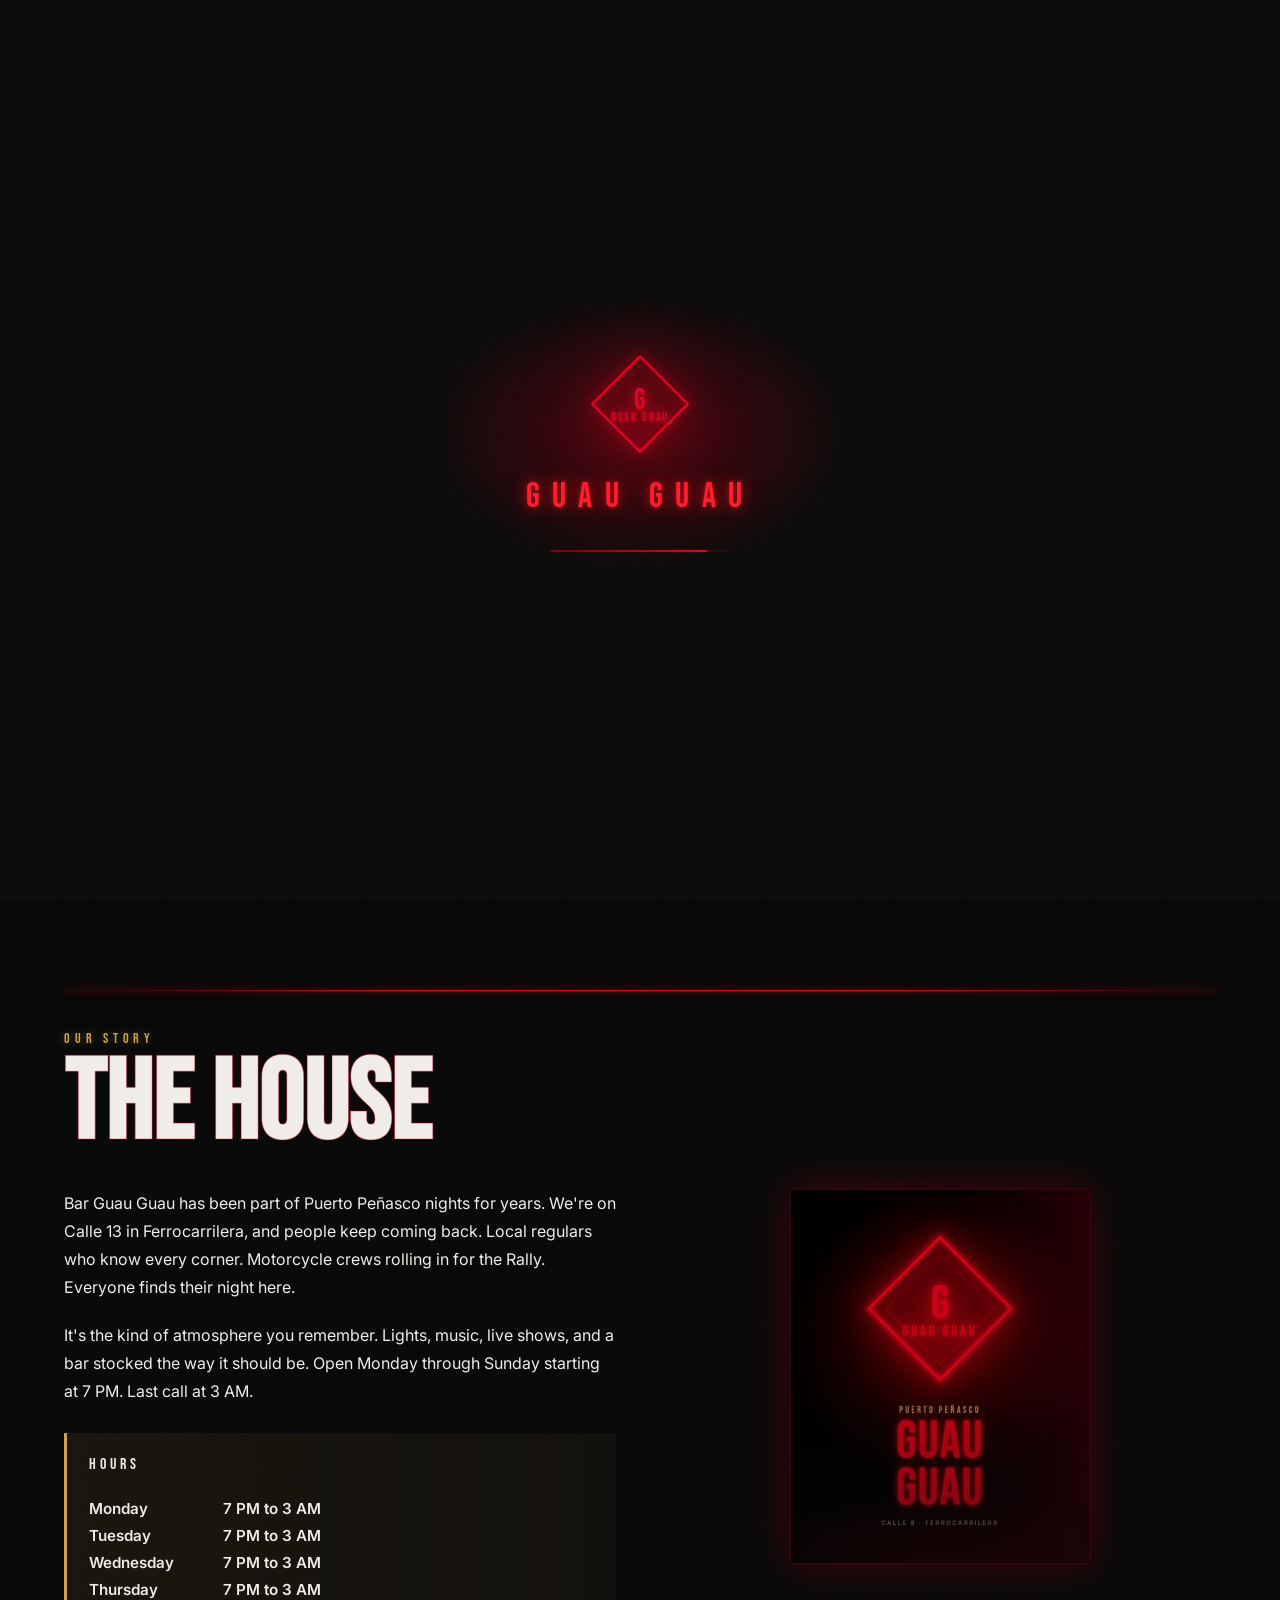
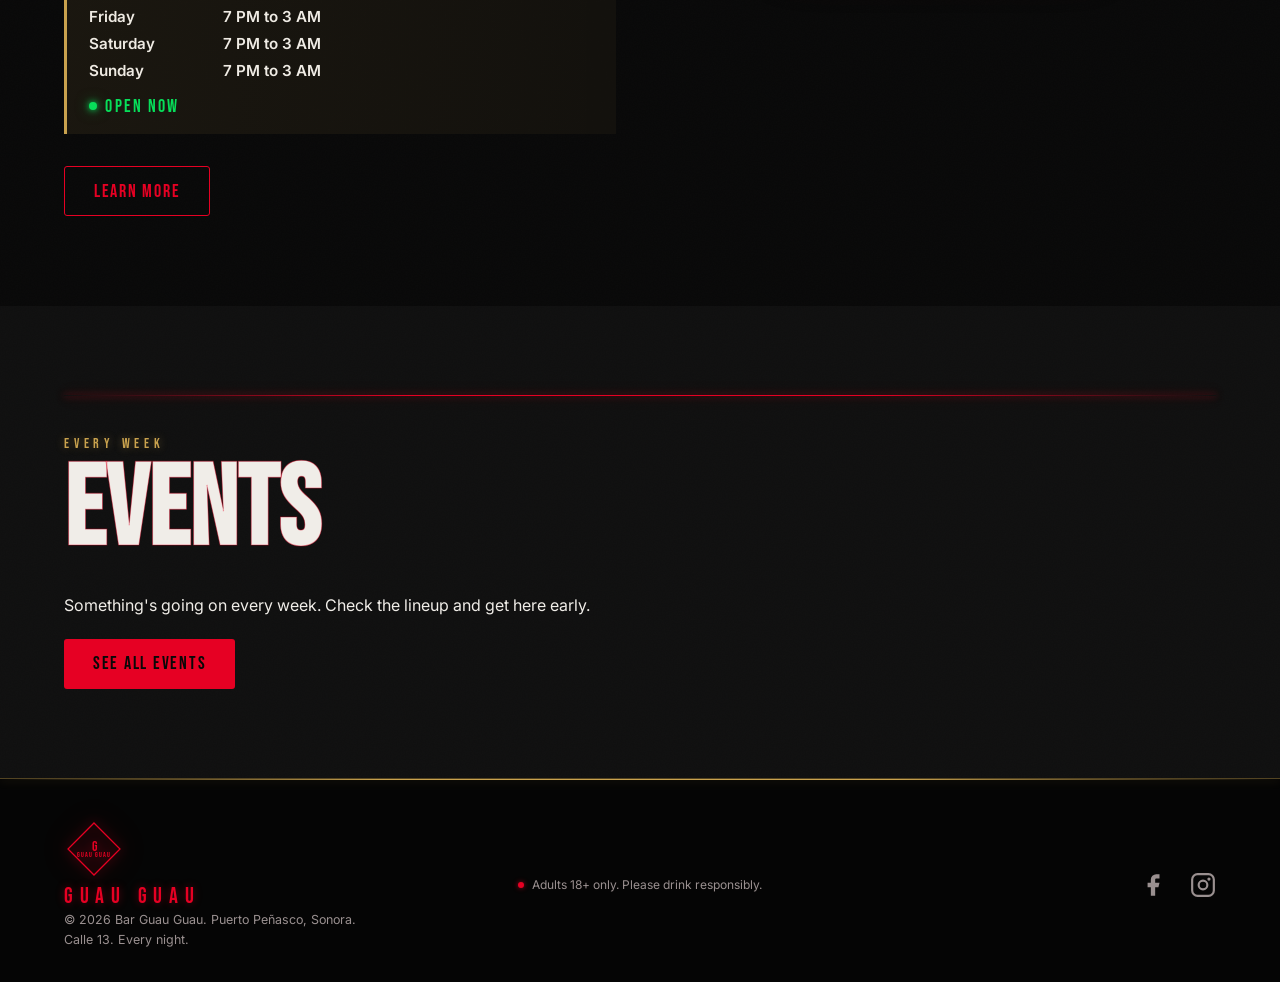
==== commit d785f9f5: "Disable browser auto-translate (notranslate meta + html translate=no) Browsers were offering to mach" ====
--- a/index.html
+++ b/index.html
@@ -1,7 +1,8 @@
 <!DOCTYPE html>
-<html lang="es">
+<html lang="es" translate="no">
 <head>
   <meta charset="UTF-8" />
+  <meta name="google" content="notranslate">
   <meta name="viewport" content="width=device-width, initial-scale=1.0" />
 
   <!-- Primary SEO -->
--- a/css/style.css
+++ b/css/style.css
@@ -165,14 +165,14 @@
 .loader-wordmark {
   font-family: var(--font-display);
   font-size: 2.2rem;
-  color: #FF3355;
+  color: #FF1E2D;
   letter-spacing: 0.35em;
   opacity: 0;
   animation: fade-in-text 0.5s ease forwards 1.5s;
   text-shadow:
-    0 0 1px rgba(255,224,228,0.9),
-    0 0 8px rgba(230,0,35,0.55),
-    0 0 18px rgba(230,0,35,0.3);
+    0 0 4px rgba(255, 30, 48, 0.42),
+    0 0 14px rgba(230,0,35,0.6),
+    0 0 26px rgba(230,0,35,0.45);
   position: relative;
   z-index: 1;
 }
@@ -294,12 +294,12 @@
 .age-gate-brand {
   font-family: var(--font-display);
   font-size: clamp(2.8rem, 8vw, 4rem);
-  color: #FF3355;
+  color: #FF1E2D;
   letter-spacing: 0.3em;
   text-shadow:
-    0 0 1px rgba(255,224,228,0.9),
-    0 0 9px rgba(230,0,35,0.55),
-    0 0 22px rgba(230,0,35,0.3);
+    0 0 4px rgba(255, 30, 48, 0.42),
+    0 0 16px rgba(230,0,35,0.62),
+    0 0 28px rgba(230,0,35,0.46);
   opacity: 0;
   animation: fade-up-in 0.7s var(--ease-out) forwards 0.9s;
 }
@@ -1011,28 +1011,30 @@
 .hero-h1 {
   font-family: var(--font-display);
   font-size: clamp(3.2rem, 9vw, 6.5rem);
-  color: #FF3355;
+  color: #FF1E2D;
   line-height: 0.9;
   margin-bottom: 0.85rem;
+  /* Match the subpage headers (DRINKS/EVENTS/VISIT US): vivid red, NO white core,
+     glow capped at 30px so iOS keeps it a halo, not a blob. */
   text-shadow:
-    0 0 1px rgba(255, 224, 228, 0.95),
-    0 0 9px rgba(230, 0, 35, 0.6),
-    0 0 22px rgba(230, 0, 35, 0.32);
+    0 0 4px rgba(255, 30, 48, 0.42),
+    0 0 16px rgba(230, 0, 35, 0.65),
+    0 0 30px rgba(230, 0, 35, 0.5);
   animation: neon-pulse-text 3.4s ease-in-out infinite;
 }
 
 @keyframes neon-pulse-text {
   0%, 100% {
     text-shadow:
-      0 0 1px rgba(255, 224, 228, 0.95),
-      0 0 9px rgba(230, 0, 35, 0.55),
-      0 0 22px rgba(230, 0, 35, 0.3);
+      0 0 4px rgba(255, 30, 48, 0.42),
+      0 0 16px rgba(230, 0, 35, 0.6),
+      0 0 30px rgba(230, 0, 35, 0.45);
   }
   50% {
     text-shadow:
-      0 0 1px rgba(255, 224, 228, 0.95),
-      0 0 12px rgba(230, 0, 35, 0.68),
-      0 0 28px rgba(230, 0, 35, 0.42);
+      0 0 5px rgba(255, 30, 48, 0.5),
+      0 0 20px rgba(230, 0, 35, 0.72),
+      0 0 30px rgba(230, 0, 35, 0.55);
   }
 }
 
@@ -1266,12 +1268,12 @@
 }
 
 .section-title.red {
-  color: #FF3355;
+  color: #FF1E2D;
   -webkit-text-stroke: 0;
   text-shadow:
-    0 0 1px rgba(255,224,228,0.9),
-    0 0 8px rgba(230,0,35,0.55),
-    0 0 20px rgba(230,0,35,0.3);
+    0 0 4px rgba(255, 30, 48, 0.42),
+    0 0 16px rgba(230, 0, 35, 0.65),
+    0 0 30px rgba(230, 0, 35, 0.5);
 }
 
 .neon-divider {
@@ -1512,14 +1514,18 @@
 .subpage-hero h1 {
   font-family: var(--font-display);
   font-size: clamp(4rem, 14vw, 9rem);
-  color: var(--red);
+  /* True neon RED glow, iOS-safe. The original blobbed on iOS because of a same-color
+     -webkit-text-stroke + text-shadow blurs up to 100px saturating into a solid mass.
+     The first fix over-corrected (pink #FF3355 + a near-white core that desaturated it
+     + a weak glow). This version: a vivid RED fill (not pink), NO text-stroke, NO white
+     core, and a stronger red glow whose blur radii are capped at 30px so iOS keeps it a
+     soft halo instead of a blob. Reads as glowing red on both iOS and Android. */
+  color: #FF1E2D;
   line-height: 0.88;
-  -webkit-text-stroke: 1.5px rgba(230, 0, 35, 0.7);
   text-shadow:
-    0 0 5px rgba(230,0,35,0.9),
-    0 0 20px rgba(230,0,35,0.6),
-    0 0 50px rgba(230,0,35,0.35),
-    0 0 100px rgba(230,0,35,0.18);
+    0 0 4px rgba(255, 30, 48, 0.42),
+    0 0 16px rgba(230, 0, 35, 0.65),
+    0 0 30px rgba(230, 0, 35, 0.5);
   position: relative;
   z-index: 1;
 }
